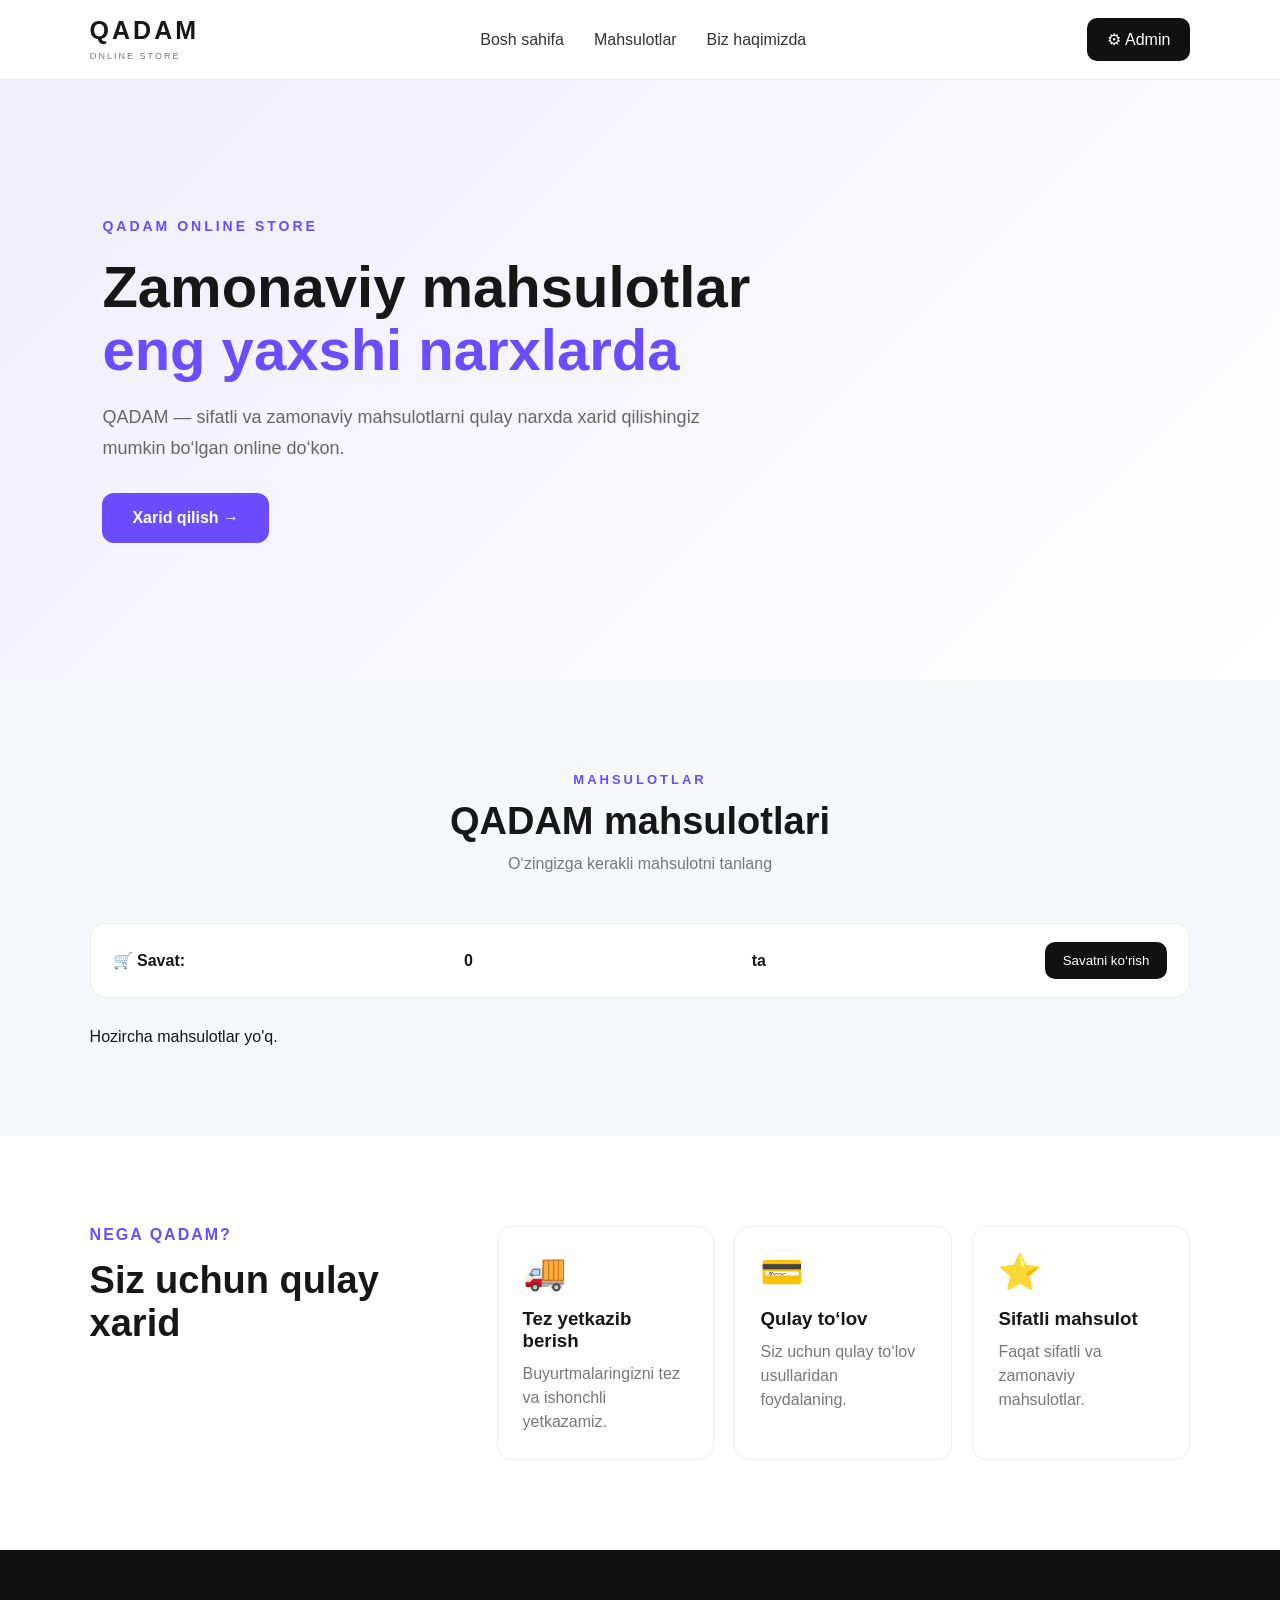
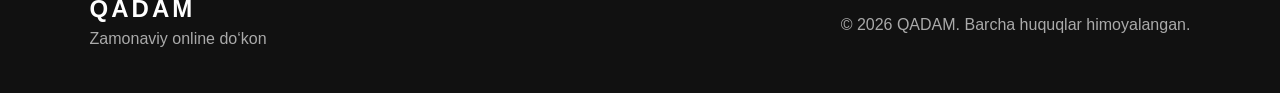
==== index.html @ 47c39c7d "Mobil versiya" ====
<!DOCTYPE html>
<html lang="uz">
<head>
    <meta charset="UTF-8">
    <meta name="viewport" content="width=device-width, initial-scale=1.0">
    <title>QADAM - Online Do'kon</title>
    <link rel="stylesheet" href="style.css">
</head>

<body>

<header class="header">

    <div class="logo">
        <h1>QADAM</h1>
        <span>ONLINE STORE</span>
    </div>

    <nav>
        <a href="#home">Bosh sahifa</a>
        <a href="#products">Mahsulotlar</a>
        <a href="#about">Biz haqimizda</a>
    </nav>

    <a href="admin/index.html" class="admin-btn">
        ⚙ Admin
    </a>

</header>


<section class="hero" id="home">

    <div class="hero-text">

        <span class="small-title">
            QADAM ONLINE STORE
        </span>

        <h2>
            Zamonaviy mahsulotlar
            <br>
            <strong>eng yaxshi narxlarda</strong>
        </h2>

        <p>
            QADAM — sifatli va zamonaviy mahsulotlarni
            qulay narxda xarid qilishingiz mumkin bo‘lgan online do‘kon.
        </p>

        <a href="#products" class="hero-btn">
            Xarid qilish →
        </a>

    </div>

</section>


<section class="products-section" id="products">

    <div class="section-header">

        <span>MAHSULOTLAR</span>

        <h2>QADAM mahsulotlari</h2>

        <p>
            O‘zingizga kerakli mahsulotni tanlang
        </p>

    </div>


    <div class="cart-box">

        🛒 Savat:
        <span id="cart-count">0</span> ta

        <button id="open-cart" type="button">
            Savatni ko‘rish
        </button>

    </div>


    <!-- SAVAT -->

    <div id="cart-modal" class="cart-modal">

        <div class="cart-content">

            <button id="close-cart" type="button">
                ✕
            </button>

            <h2>
                🛒 Mening savatim
            </h2>

            <div id="cart-items">
                Savat hozircha bo‘sh.
            </div>

            <h3>
                Jami:
                <span id="cart-total">0</span> so‘m
            </h3>

            <button id="checkout-btn" type="button">
                🛍️ Buyurtma berish
            </button>

        </div>

    </div>


    <!-- BUYURTMA FORMASI -->

    <div id="checkout-modal" class="cart-modal">

        <div class="cart-content checkout-content">

            <button id="close-checkout" type="button">
                ×
            </button>

            <h2>
                🛍️ Buyurtma berish
            </h2>

            <form id="checkout-form">

                <label>
                    Ismingiz
                </label>

                <input
                    type="text"
                    id="customer-name"
                    placeholder="Ismingizni kiriting"
                    required
                >


                <label>
                    Telefon raqam
                </label>

                <input
                    type="tel"
                    id="customer-phone"
                    placeholder="+998 90 123 45 67"
                    required
                >


                <label>
                    Manzil
                </label>

                <textarea
                    id="customer-address"
                    placeholder="Yetkazib berish manzili"
                    required
                ></textarea>


                <label>
                    To‘lov usuli
                </label>

                <select id="payment-method" required>

                    <option value="">
                        Tanlang
                    </option>

                    <option value="Naqd">
                        Naqd pul
                    </option>

                    <option value="Karta">
                        Bank kartasi
                    </option>

                    <option value="Payme">
                        Payme
                    </option>

                    <option value="Click">
                        Click
                    </option>

                </select>


                <button
                    type="submit"
                    id="confirm-order"
                >
                    ✅ Buyurtmani tasdiqlash
                </button>

            </form>

        </div>

    </div>


    <!-- MAHSULOTLAR -->

    <div
        id="products-list"
        class="products-list"
    >
    </div>

</section>


<!-- BIZ HAQIMIZDA -->

<section class="about" id="about">

    <div>

        <span>
            NEGA QADAM?
        </span>

        <h2>
            Siz uchun qulay xarid
        </h2>

    </div>


    <div class="features">


        <div class="feature">

            <div class="icon">
                🚚
            </div>

            <h3>
                Tez yetkazib berish
            </h3>

            <p>
                Buyurtmalaringizni tez va ishonchli yetkazamiz.
            </p>

        </div>


        <div class="feature">

            <div class="icon">
                💳
            </div>

            <h3>
                Qulay to‘lov
            </h3>

            <p>
                Siz uchun qulay to‘lov usullaridan foydalaning.
            </p>

        </div>


        <div class="feature">

            <div class="icon">
                ⭐
            </div>

            <h3>
                Sifatli mahsulot
            </h3>

            <p>
                Faqat sifatli va zamonaviy mahsulotlar.
            </p>

        </div>


    </div>

</section>


<!-- FOOTER -->

<footer>

    <div>

        <h2>
            QADAM
        </h2>

        <p>
            Zamonaviy online do‘kon
        </p>

    </div>

    <p>
        © 2026 QADAM. Barcha huquqlar himoyalangan.
    </p>

</footer>


<script src="script.js"></script>

</body>
</html>
---- style.css ----
* {
    margin: 0;
    padding: 0;
    box-sizing: border-box;
}

html {
    scroll-behavior: smooth;
}

body {
    font-family: Arial, sans-serif;
    background: #f6f7fb;
    color: #171717;
}


/* =========================
   HEADER
========================= */

.header {
    height: 80px;
    background: white;
    display: flex;
    align-items: center;
    justify-content: space-between;
    padding: 0 7%;
    border-bottom: 1px solid #eeeeee;
    position: sticky;
    top: 0;
    z-index: 100;
}

.logo h1 {
    font-size: 25px;
    letter-spacing: 3px;
}

.logo span {
    font-size: 9px;
    color: #777;
    letter-spacing: 2px;
}

nav {
    display: flex;
    gap: 30px;
}

nav a {
    text-decoration: none;
    color: #333;
    font-weight: 500;
    transition: 0.3s;
}

nav a:hover {
    color: #6c4cff;
}

.admin-btn {
    text-decoration: none;
    background: #111;
    color: white;
    padding: 12px 20px;
    border-radius: 10px;
    transition: 0.3s;
}

.admin-btn:hover {
    background: #6c4cff;
}


/* =========================
   HERO
========================= */

.hero {
    min-height: 600px;
    display: flex;
    align-items: center;
    padding: 80px 8%;
    background: linear-gradient(135deg, #f0edff, #ffffff);
}

.hero-text {
    max-width: 700px;
}

.small-title {
    color: #6c4cff;
    font-size: 14px;
    font-weight: bold;
    letter-spacing: 3px;
}

.hero h2 {
    font-size: 58px;
    line-height: 1.1;
    margin: 20px 0;
}

.hero h2 strong {
    color: #6c4cff;
}

.hero p {
    color: #666;
    font-size: 18px;
    line-height: 1.7;
    max-width: 600px;
}

.hero-btn {
    display: inline-block;
    margin-top: 30px;
    padding: 16px 30px;
    background: #6c4cff;
    color: white;
    text-decoration: none;
    border-radius: 12px;
    font-weight: bold;
    transition: 0.3s;
}

.hero-btn:hover {
    background: #5538e8;
    transform: translateY(-2px);
}


/* =========================
   PRODUCTS
========================= */

.products-section {
    padding: 90px 7%;
}

.section-header {
    text-align: center;
    margin-bottom: 50px;
}

.section-header > span {
    color: #6c4cff;
    font-size: 13px;
    font-weight: bold;
    letter-spacing: 3px;
}

.section-header h2 {
    font-size: 38px;
    margin: 12px 0;
}

.section-header p {
    color: #777;
}


/* PRODUCTS GRID */

.products-list {
    display: grid;
    grid-template-columns: repeat(4, 1fr);
    gap: 25px;
}


/* PRODUCT CARD */

.product-card {
    background: white;
    border-radius: 18px;
    padding: 18px;
    overflow: hidden;
    transition: 0.3s;
    border: 1px solid #eeeeee;
}

.product-card:hover {
    transform: translateY(-7px);
    box-shadow: 0 15px 40px rgba(0,0,0,0.08);
}

.product-card img {
    width: 100%;
    height: 230px;
    object-fit: cover;
    border-radius: 13px;
    background: #f1f1f1;
}

.product-info {
    padding-top: 5px;
}

.product-category {
    display: inline-block;
    color: #777;
    font-size: 13px;
    margin-top: 10px;
}

.product-card h3 {
    margin-top: 10px;
    font-size: 19px;
}

.product-price {
    color: #6c4cff;
    font-size: 20px;
    font-weight: bold;
    margin: 15px 0;
}

.product-card button {
    width: 100%;
    border: none;
    background: #111;
    color: white;
    padding: 13px;
    border-radius: 10px;
    cursor: pointer;
    font-weight: bold;
    transition: 0.3s;
}

.product-card button:hover {
    background: #6c4cff;
}


/* =========================
   CART
========================= */

.cart-box {
    display: flex;
    align-items: center;
    justify-content: space-between;
    background: white;
    padding: 18px 22px;
    margin-bottom: 30px;
    border-radius: 15px;
    border: 1px solid #eeeeee;
    font-weight: bold;
}

#open-cart {
    border: none;
    background: #111;
    color: white;
    padding: 11px 18px;
    border-radius: 10px;
    cursor: pointer;
    transition: 0.3s;
}

#open-cart:hover {
    background: #6c4cff;
}


/* CART MODAL */

.cart-modal {
    display: none;
    position: fixed;
    inset: 0;
    background: rgba(0, 0, 0, 0.55);
    z-index: 9999;
    align-items: center;
    justify-content: center;
}

.cart-content {
    width: 90%;
    max-width: 500px;
    max-height: 80vh;
    overflow-y: auto;
    background: white;
    border-radius: 20px;
    padding: 30px;
    box-shadow: 0 20px 60px rgba(0,0,0,0.3);
    position: relative;
}

.cart-content h2 {
    margin-top: 0;
    font-size: 28px;
}

#close-cart {
    float: right;
    border: none;
    background: #f1f1f1;
    width: 35px;
    height: 35px;
    border-radius: 50%;
    font-size: 20px;
    cursor: pointer;
}

#cart-items {
    margin-top: 25px;
}

#cart-items p {
    padding: 15px 0;
    font-size: 17px;
}

#cart-items button {
    margin-top: 8px;
    padding: 7px 12px;
    border: none;
    border-radius: 8px;
    background: #ff4d4d;
    color: white;
    cursor: pointer;
}

#cart-total {
    color: #6847ff;
    font-size: 22px;
}

.cart-content h3 {
    margin-top: 20px;
    font-size: 21px;
}


/* CHECKOUT BUTTON */

#checkout-btn {
    width: 100%;
    margin-top: 20px;
    padding: 15px;
    border: none;
    border-radius: 12px;
    background: #6847ff;
    color: white;
    font-size: 18px;
    font-weight: bold;
    cursor: pointer;
    transition: 0.3s;
}

#checkout-btn:hover {
    transform: translateY(-2px);
    opacity: 0.9;
}


/* =========================
   CHECKOUT FORM
========================= */

.checkout-content {
    position: relative;
}

#close-checkout {
    position: absolute;
    right: 25px;
    top: 25px;
    width: 40px;
    height: 40px;
    border: none;
    border-radius: 50%;
    background: #f1f1f1;
    font-size: 28px;
    cursor: pointer;
}

#checkout-form {
    display: flex;
    flex-direction: column;
    gap: 10px;
    margin-top: 25px;
}

#checkout-form label {
    font-weight: bold;
    margin-top: 8px;
}

#checkout-form input,
#checkout-form textarea,
#checkout-form select {
    width: 100%;
    padding: 14px;
    border: 1px solid #ddd;
    border-radius: 10px;
    font-size: 16px;
    outline: none;
}

#checkout-form textarea {
    min-height: 90px;
    resize: vertical;
}

#checkout-form input:focus,
#checkout-form textarea:focus,
#checkout-form select:focus {
    border-color: #6847ff;
}

#confirm-order {
    margin-top: 15px;
    padding: 15px;
    border: none;
    border-radius: 12px;
    background: #6847ff;
    color: white;
    font-size: 17px;
    font-weight: bold;
    cursor: pointer;
}

#confirm-order:hover {
    opacity: 0.9;
}


/* =========================
   ABOUT
========================= */

.about {
    padding: 90px 7%;
    background: white;
    display: grid;
    grid-template-columns: 1fr 2fr;
    gap: 60px;
}

.about > div:first-child span {
    color: #6c4cff;
    font-weight: bold;
    letter-spacing: 2px;
}

.about h2 {
    font-size: 38px;
    margin-top: 15px;
}

.features {
    display: grid;
    grid-template-columns: repeat(3, 1fr);
    gap: 20px;
}

.feature {
    padding: 25px;
    border: 1px solid #eeeeee;
    border-radius: 15px;
    transition: 0.3s;
}

.feature:hover {
    transform: translateY(-5px);
    box-shadow: 0 10px 30px rgba(0,0,0,0.07);
}

.icon {
    font-size: 35px;
    margin-bottom: 15px;
}

.feature h3 {
    margin-bottom: 10px;
}

.feature p {
    color: #777;
    line-height: 1.5;
}


/* =========================
   FOOTER
========================= */

footer {
    background: #111;
    color: white;
    padding: 45px 7%;
    display: flex;
    justify-content: space-between;
    align-items: center;
}

footer h2 {
    letter-spacing: 3px;
}

footer p {
    color: #aaa;
    margin-top: 7px;
}


/* =========================
   RESPONSIVE
========================= */

@media (max-width: 900px) {

    .header {
        padding: 0 4%;
    }

    nav {
        display: none;
    }

    .hero {
        padding: 70px 6%;
    }

    .hero h2 {
        font-size: 43px;
    }

    .products-list {
        grid-template-columns: repeat(2, 1fr);
    }

    .about {
        grid-template-columns: 1fr;
    }
}


@media (max-width: 600px) {

    .header {
        height: 70px;
    }

    .logo h1 {
        font-size: 20px;
    }

    .admin-btn {
        padding: 9px 12px;
        font-size: 12px;
    }

    .hero {
        min-height: 500px;
    }

    .hero h2 {
        font-size: 36px;
    }

    .hero p {
        font-size: 15px;
    }

    .products-section {
        padding: 60px 5%;
    }

    .section-header h2 {
        font-size: 30px;
    }

    .products-list {
        grid-template-columns: 1fr;
    }

    .features {
        grid-template-columns: 1fr;
    }

    .cart-box {
        flex-direction: column;
        gap: 15px;
        align-items: stretch;
    }

    #open-cart {
        width: 100%;
    }

    footer {
        flex-direction: column;
        align-items: flex-start;
        gap: 25px;
    }
}
/* 📱 Mobil versiya */
@media (max-width: 768px) {

    header {
        padding: 15px 20px;
        flex-direction: column;
        gap: 15px;
    }

    nav {
        display: flex;
        flex-wrap: wrap;
        justify-content: center;
        gap: 10px;
    }

    .hero {
        padding: 50px 20px;
        text-align: center;
    }

    .hero h1 {
        font-size: 32px;
    }

    .products {
        grid-template-columns: 1fr 1fr;
        gap: 12px;
        padding: 15px;
    }

    .product-card img {
        height: 180px;
    }

    .product-info {
        padding: 12px;
    }

    .product-info h3 {
        font-size: 16px;
    }

    .product-price {
        font-size: 16px;
    }

    button {
        width: 100%;
    }
}

@media (max-width: 480px) {

    .products {
        grid-template-columns: 1fr;
    }

    .hero h1 {
        font-size: 26px;
    }

    .hero p {
        font-size: 15px;
    }
}
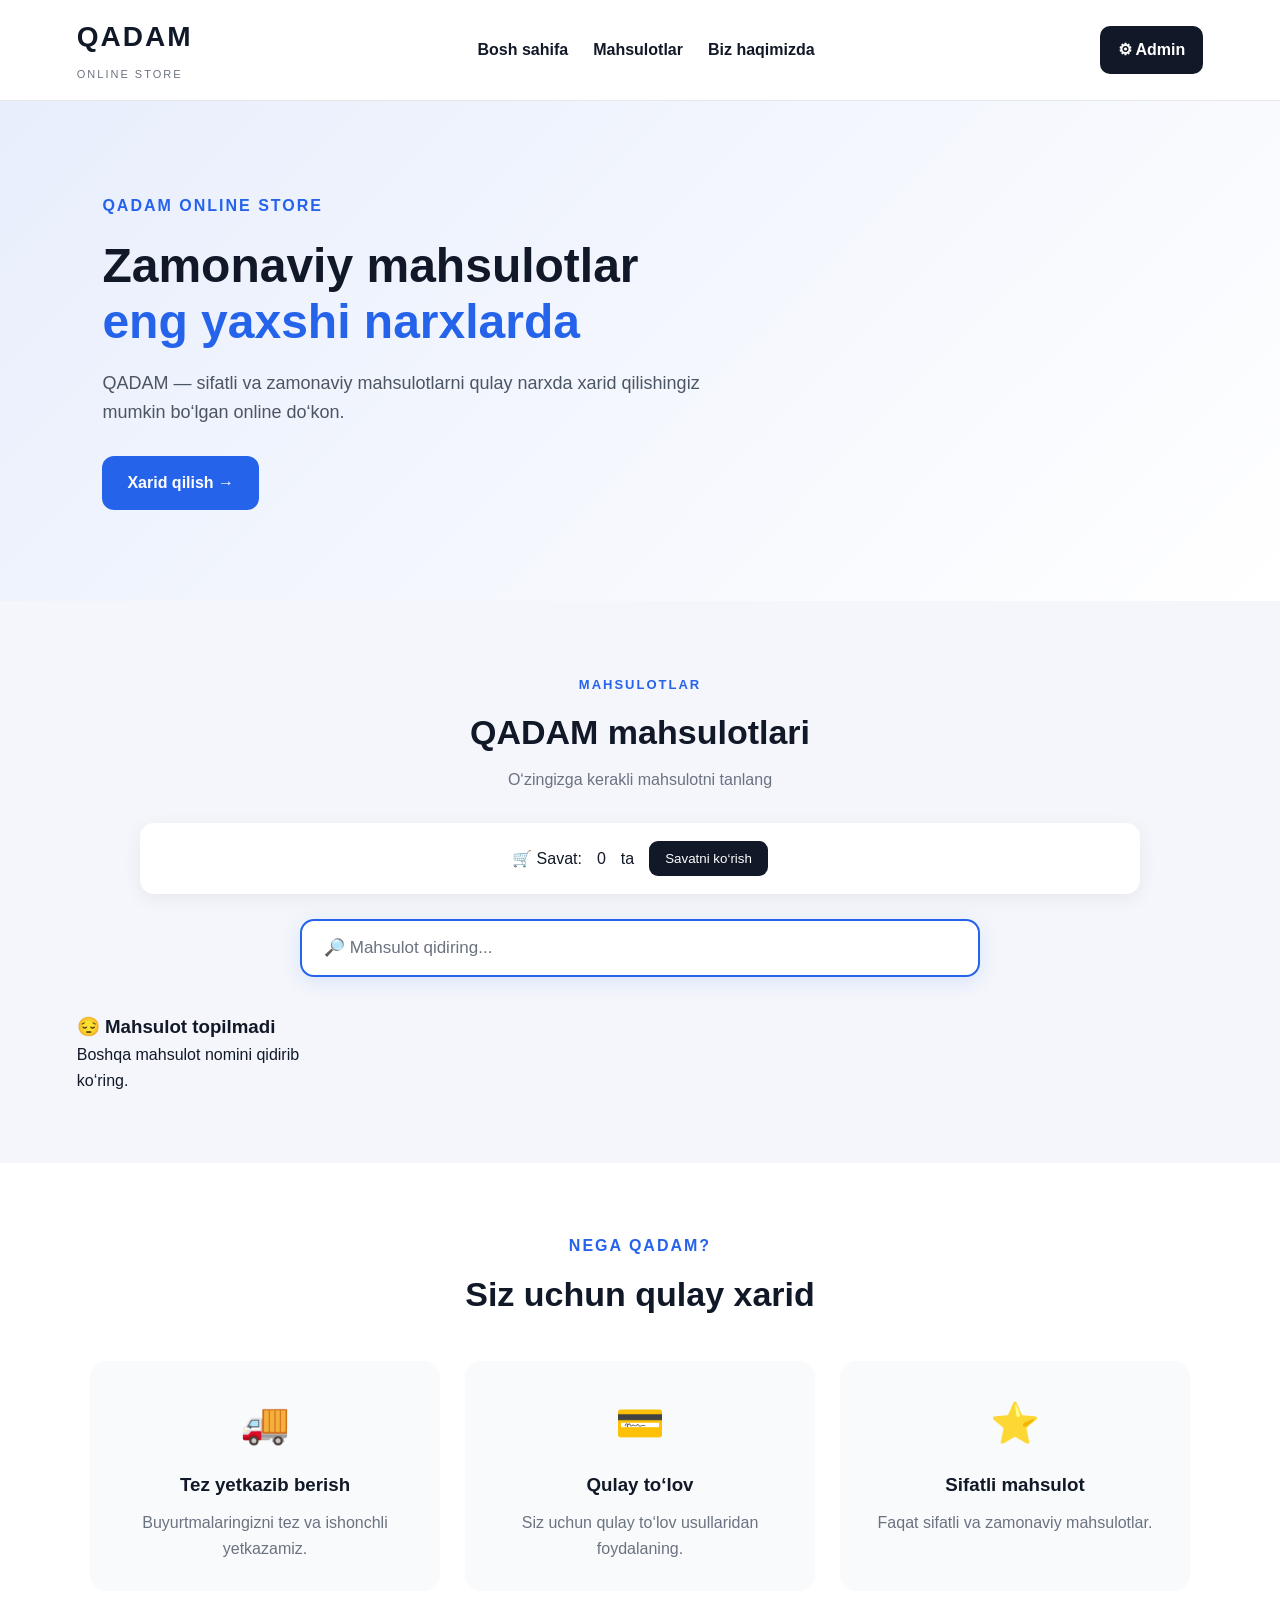
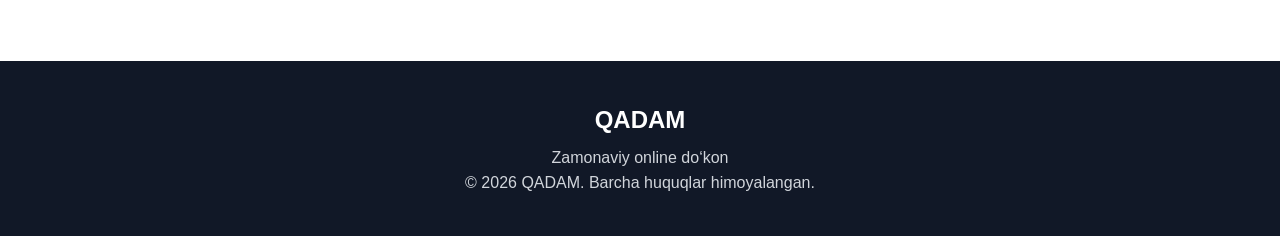
==== commit ab3f6c78: "23-qadam: qidiruv" ====
--- a/index.html
+++ b/index.html
@@ -72,6 +72,8 @@
     </div>
 
 
+    <!-- SAVAT -->
+
     <div class="cart-box">
 
         🛒 Savat:
@@ -84,7 +86,7 @@
     </div>
 
 
-    <!-- SAVAT -->
+    <!-- SAVAT MODAL -->
 
     <div id="cart-modal" class="cart-modal">
 
@@ -104,7 +106,7 @@
 
             <h3>
                 Jami:
-                <span id="cart-total">0</span> so‘m
+                <span id="cart-total">0 so'm</span>
             </h3>
 
             <button id="checkout-btn" type="button">
@@ -116,7 +118,7 @@
     </div>
 
 
-    <!-- BUYURTMA FORMASI -->
+    <!-- BUYURTMA -->
 
     <div id="checkout-modal" class="cart-modal">
 
@@ -210,6 +212,19 @@
     </div>
 
 
+    <!-- QIDIRUV -->
+
+    <div class="search-box">
+
+        <input
+            type="text"
+            id="search-input"
+            placeholder="🔎 Mahsulot qidiring..."
+        >
+
+    </div>
+
+
     <!-- MAHSULOTLAR -->
 
     <div
@@ -323,4 +338,4 @@
 <script src="script.js"></script>
 
 </body>
-</html> 
+</html>
--- a/style.css
+++ b/style.css
@@ -1,7 +1,7 @@
 * {
+    box-sizing: border-box;
     margin: 0;
     padding: 0;
-    box-sizing: border-box;
 }
 
 html {
@@ -10,8 +10,9 @@
 
 body {
     font-family: Arial, sans-serif;
-    background: #f6f7fb;
-    color: #171717;
+    background: #f4f6fb;
+    color: #111827;
+    line-height: 1.6;
 }
 
 
@@ -20,56 +21,52 @@
 ========================= */
 
 .header {
-    height: 80px;
+    min-height: 80px;
     background: white;
     display: flex;
     align-items: center;
     justify-content: space-between;
-    padding: 0 7%;
-    border-bottom: 1px solid #eeeeee;
+    gap: 25px;
+    padding: 15px 6%;
+    border-bottom: 1px solid #e5e7eb;
     position: sticky;
     top: 0;
     z-index: 100;
 }
 
 .logo h1 {
-    font-size: 25px;
-    letter-spacing: 3px;
+    font-size: 28px;
+    letter-spacing: 2px;
 }
 
 .logo span {
-    font-size: 9px;
-    color: #777;
+    font-size: 11px;
+    color: #6b7280;
     letter-spacing: 2px;
 }
 
-nav {
+.header nav {
     display: flex;
-    gap: 30px;
-}
-
-nav a {
+    gap: 25px;
+}
+
+.header nav a {
     text-decoration: none;
-    color: #333;
-    font-weight: 500;
-    transition: 0.3s;
-}
-
-nav a:hover {
-    color: #6c4cff;
+    color: #111827;
+    font-weight: 600;
+}
+
+.header nav a:hover {
+    color: #2563eb;
 }
 
 .admin-btn {
     text-decoration: none;
-    background: #111;
-    color: white;
-    padding: 12px 20px;
+    background: #111827;
+    color: white;
+    padding: 11px 18px;
     border-radius: 10px;
-    transition: 0.3s;
-}
-
-.admin-btn:hover {
-    background: #6c4cff;
+    font-weight: bold;
 }
 
 
@@ -78,11 +75,11 @@
 ========================= */
 
 .hero {
-    min-height: 600px;
+    min-height: 500px;
     display: flex;
     align-items: center;
-    padding: 80px 8%;
-    background: linear-gradient(135deg, #f0edff, #ffffff);
+    padding: 70px 8%;
+    background: linear-gradient(135deg, #e8eefc, #ffffff);
 }
 
 .hero-text {
@@ -90,44 +87,40 @@
 }
 
 .small-title {
-    color: #6c4cff;
-    font-size: 14px;
-    font-weight: bold;
-    letter-spacing: 3px;
+    color: #2563eb;
+    font-weight: bold;
+    letter-spacing: 2px;
 }
 
 .hero h2 {
-    font-size: 58px;
-    line-height: 1.1;
+    font-size: 48px;
+    line-height: 1.15;
     margin: 20px 0;
 }
 
 .hero h2 strong {
-    color: #6c4cff;
+    color: #2563eb;
 }
 
 .hero p {
-    color: #666;
+    max-width: 600px;
+    color: #4b5563;
     font-size: 18px;
-    line-height: 1.7;
-    max-width: 600px;
+    margin-bottom: 30px;
 }
 
 .hero-btn {
     display: inline-block;
-    margin-top: 30px;
-    padding: 16px 30px;
-    background: #6c4cff;
-    color: white;
     text-decoration: none;
+    background: #2563eb;
+    color: white;
+    padding: 14px 25px;
     border-radius: 12px;
     font-weight: bold;
-    transition: 0.3s;
 }
 
 .hero-btn:hover {
-    background: #5538e8;
-    transform: translateY(-2px);
+    background: #1d4ed8;
 }
 
 
@@ -136,224 +129,230 @@
 ========================= */
 
 .products-section {
-    padding: 90px 7%;
+    padding: 70px 6%;
+    min-height: 500px;
 }
 
 .section-header {
     text-align: center;
-    margin-bottom: 50px;
+    margin-bottom: 30px;
 }
 
 .section-header > span {
-    color: #6c4cff;
+    color: #2563eb;
     font-size: 13px;
     font-weight: bold;
-    letter-spacing: 3px;
+    letter-spacing: 2px;
 }
 
 .section-header h2 {
-    font-size: 38px;
-    margin: 12px 0;
+    font-size: 34px;
+    margin: 8px 0;
 }
 
 .section-header p {
-    color: #777;
-}
-
-
-/* PRODUCTS GRID */
+    color: #6b7280;
+}
+
+
+/* =========================
+   CART BOX
+========================= */
+
+.cart-box {
+    max-width: 1000px;
+    margin: 0 auto 25px;
+    padding: 18px 20px;
+    background: white;
+    border-radius: 14px;
+    display: flex;
+    align-items: center;
+    justify-content: center;
+    gap: 15px;
+    box-shadow: 0 5px 20px rgba(0, 0, 0, 0.06);
+}
+
+.cart-box button {
+    border: none;
+    background: #111827;
+    color: white;
+    padding: 10px 16px;
+    border-radius: 9px;
+    cursor: pointer;
+}
+
+
+/* =========================
+   SEARCH
+========================= */
+
+.search-box {
+    display: block !important;
+    width: 100%;
+    max-width: 700px;
+    margin: 25px auto 35px;
+    padding: 0 10px;
+}
+
+#search-input {
+    display: block !important;
+    visibility: visible !important;
+    opacity: 1 !important;
+    width: 100%;
+    height: 58px;
+    padding: 0 22px;
+    background: #ffffff !important;
+    color: #111827 !important;
+    border: 2px solid #2563eb !important;
+    border-radius: 14px;
+    font-size: 17px;
+    outline: none;
+    box-shadow: 0 5px 20px rgba(37, 99, 235, 0.12);
+}
+
+#search-input::placeholder {
+    color: #6b7280 !important;
+    opacity: 1 !important;
+}
+
+#search-input:focus {
+    border-color: #1d4ed8 !important;
+    box-shadow: 0 0 0 4px rgba(37, 99, 235, 0.12);
+}
+
+
+/* =========================
+   PRODUCT LIST
+========================= */
 
 .products-list {
+    max-width: 1200px;
+    margin: 0 auto;
     display: grid;
-    grid-template-columns: repeat(4, 1fr);
+    grid-template-columns: repeat(auto-fill, minmax(230px, 1fr));
     gap: 25px;
 }
 
 
-/* PRODUCT CARD */
+/* =========================
+   PRODUCT CARD
+========================= */
 
 .product-card {
     background: white;
     border-radius: 18px;
-    padding: 18px;
     overflow: hidden;
-    transition: 0.3s;
-    border: 1px solid #eeeeee;
+    box-shadow: 0 7px 25px rgba(0, 0, 0, 0.08);
+    transition: 0.25s;
 }
 
 .product-card:hover {
-    transform: translateY(-7px);
-    box-shadow: 0 15px 40px rgba(0,0,0,0.08);
+    transform: translateY(-5px);
+    box-shadow: 0 12px 30px rgba(0, 0, 0, 0.12);
 }
 
 .product-card img {
+    display: block;
     width: 100%;
     height: 230px;
     object-fit: cover;
-    border-radius: 13px;
-    background: #f1f1f1;
+    background: #f3f4f6;
 }
 
 .product-info {
-    padding-top: 5px;
+    padding: 18px;
 }
 
 .product-category {
-    display: inline-block;
-    color: #777;
+    color: #2563eb;
     font-size: 13px;
-    margin-top: 10px;
-}
-
-.product-card h3 {
-    margin-top: 10px;
+    font-weight: bold;
+}
+
+.product-info h3 {
+    margin: 8px 0;
+    font-size: 20px;
+}
+
+.product-price {
     font-size: 19px;
-}
-
-.product-price {
-    color: #6c4cff;
-    font-size: 20px;
-    font-weight: bold;
-    margin: 15px 0;
-}
-
-.product-card button {
+    font-weight: bold;
+    margin: 10px 0 15px;
+}
+
+.product-info button {
     width: 100%;
     border: none;
-    background: #111;
-    color: white;
-    padding: 13px;
+    background: #2563eb;
+    color: white;
+    padding: 12px;
     border-radius: 10px;
     cursor: pointer;
-    font-weight: bold;
-    transition: 0.3s;
-}
-
-.product-card button:hover {
-    background: #6c4cff;
-}
-
-
-/* =========================
-   CART
-========================= */
-
-.cart-box {
-    display: flex;
-    align-items: center;
-    justify-content: space-between;
-    background: white;
-    padding: 18px 22px;
-    margin-bottom: 30px;
-    border-radius: 15px;
-    border: 1px solid #eeeeee;
-    font-weight: bold;
-}
-
-#open-cart {
-    border: none;
-    background: #111;
-    color: white;
-    padding: 11px 18px;
-    border-radius: 10px;
-    cursor: pointer;
-    transition: 0.3s;
-}
-
-#open-cart:hover {
-    background: #6c4cff;
-}
-
-
-/* CART MODAL */
+    font-size: 15px;
+    font-weight: bold;
+}
+
+.product-info button:hover {
+    background: #1d4ed8;
+}
+
+
+/* =========================
+   MODAL
+========================= */
 
 .cart-modal {
     display: none;
     position: fixed;
     inset: 0;
     background: rgba(0, 0, 0, 0.55);
-    z-index: 9999;
+    z-index: 1000;
     align-items: center;
     justify-content: center;
+    padding: 20px;
 }
 
 .cart-content {
-    width: 90%;
-    max-width: 500px;
-    max-height: 80vh;
+    position: relative;
+    width: 100%;
+    max-width: 550px;
+    max-height: 90vh;
     overflow-y: auto;
     background: white;
-    border-radius: 20px;
+    border-radius: 18px;
     padding: 30px;
-    box-shadow: 0 20px 60px rgba(0,0,0,0.3);
-    position: relative;
+}
+
+.cart-content > #close-cart,
+.cart-content > #close-checkout {
+    position: absolute;
+    right: 18px;
+    top: 15px;
+    border: none;
+    background: transparent;
+    font-size: 25px;
+    cursor: pointer;
 }
 
 .cart-content h2 {
-    margin-top: 0;
-    font-size: 28px;
-}
-
-#close-cart {
-    float: right;
-    border: none;
-    background: #f1f1f1;
-    width: 35px;
-    height: 35px;
-    border-radius: 50%;
-    font-size: 20px;
-    cursor: pointer;
-}
-
-#cart-items {
-    margin-top: 25px;
-}
-
-#cart-items p {
-    padding: 15px 0;
-    font-size: 17px;
-}
-
-#cart-items button {
-    margin-top: 8px;
-    padding: 7px 12px;
-    border: none;
-    border-radius: 8px;
-    background: #ff4d4d;
-    color: white;
-    cursor: pointer;
-}
-
-#cart-total {
-    color: #6847ff;
-    font-size: 22px;
+    margin-bottom: 20px;
 }
 
 .cart-content h3 {
     margin-top: 20px;
-    font-size: 21px;
-}
-
-
-/* CHECKOUT BUTTON */
+}
 
 #checkout-btn {
-    width: 100%;
     margin-top: 20px;
-    padding: 15px;
+    width: 100%;
     border: none;
-    border-radius: 12px;
-    background: #6847ff;
-    color: white;
-    font-size: 18px;
+    background: #16a34a;
+    color: white;
+    padding: 14px;
+    border-radius: 10px;
+    font-size: 16px;
     font-weight: bold;
     cursor: pointer;
-    transition: 0.3s;
-}
-
-#checkout-btn:hover {
-    transform: translateY(-2px);
-    opacity: 0.9;
 }
 
 
@@ -361,117 +360,94 @@
    CHECKOUT FORM
 ========================= */
 
-.checkout-content {
-    position: relative;
-}
-
-#close-checkout {
-    position: absolute;
-    right: 25px;
-    top: 25px;
-    width: 40px;
-    height: 40px;
-    border: none;
-    border-radius: 50%;
-    background: #f1f1f1;
-    font-size: 28px;
-    cursor: pointer;
-}
-
-#checkout-form {
+.checkout-content form {
     display: flex;
     flex-direction: column;
-    gap: 10px;
-    margin-top: 25px;
-}
-
-#checkout-form label {
-    font-weight: bold;
+    gap: 8px;
+}
+
+.checkout-content label {
     margin-top: 8px;
-}
-
-#checkout-form input,
-#checkout-form textarea,
-#checkout-form select {
-    width: 100%;
+    font-weight: bold;
+}
+
+.checkout-content input,
+.checkout-content textarea,
+.checkout-content select {
+    width: 100%;
+    padding: 13px;
+    border: 1px solid #d1d5db;
+    border-radius: 10px;
+    font-size: 15px;
+    outline: none;
+}
+
+.checkout-content textarea {
+    min-height: 100px;
+    resize: vertical;
+}
+
+.checkout-content input:focus,
+.checkout-content textarea:focus,
+.checkout-content select:focus {
+    border-color: #2563eb;
+}
+
+#confirm-order {
+    margin-top: 15px;
+    border: none;
+    background: #2563eb;
+    color: white;
     padding: 14px;
-    border: 1px solid #ddd;
     border-radius: 10px;
     font-size: 16px;
-    outline: none;
-}
-
-#checkout-form textarea {
-    min-height: 90px;
-    resize: vertical;
-}
-
-#checkout-form input:focus,
-#checkout-form textarea:focus,
-#checkout-form select:focus {
-    border-color: #6847ff;
-}
-
-#confirm-order {
-    margin-top: 15px;
-    padding: 15px;
-    border: none;
-    border-radius: 12px;
-    background: #6847ff;
-    color: white;
-    font-size: 17px;
     font-weight: bold;
     cursor: pointer;
 }
 
-#confirm-order:hover {
-    opacity: 0.9;
-}
-
 
 /* =========================
    ABOUT
 ========================= */
 
 .about {
-    padding: 90px 7%;
+    padding: 70px 6%;
     background: white;
-    display: grid;
-    grid-template-columns: 1fr 2fr;
-    gap: 60px;
-}
-
-.about > div:first-child span {
-    color: #6c4cff;
+}
+
+.about > div:first-child {
+    text-align: center;
+    margin-bottom: 40px;
+}
+
+.about span {
+    color: #2563eb;
     font-weight: bold;
     letter-spacing: 2px;
 }
 
 .about h2 {
-    font-size: 38px;
-    margin-top: 15px;
+    font-size: 34px;
+    margin-top: 8px;
 }
 
 .features {
+    max-width: 1100px;
+    margin: auto;
     display: grid;
     grid-template-columns: repeat(3, 1fr);
-    gap: 20px;
+    gap: 25px;
 }
 
 .feature {
-    padding: 25px;
-    border: 1px solid #eeeeee;
-    border-radius: 15px;
-    transition: 0.3s;
-}
-
-.feature:hover {
-    transform: translateY(-5px);
-    box-shadow: 0 10px 30px rgba(0,0,0,0.07);
-}
-
-.icon {
-    font-size: 35px;
+    text-align: center;
+    padding: 30px 20px;
+    background: #f8fafc;
+    border-radius: 16px;
+}
+
+.feature .icon {
+    font-size: 40px;
     margin-bottom: 15px;
 }
 
@@ -480,8 +456,7 @@
 }
 
 .feature p {
-    color: #777;
-    line-height: 1.5;
+    color: #6b7280;
 }
 
 
@@ -490,88 +465,107 @@
 ========================= */
 
 footer {
-    background: #111;
-    color: white;
-    padding: 45px 7%;
-    display: flex;
-    justify-content: space-between;
-    align-items: center;
+    background: #111827;
+    color: white;
+    padding: 40px 6%;
+    text-align: center;
 }
 
 footer h2 {
-    letter-spacing: 3px;
+    margin-bottom: 5px;
 }
 
 footer p {
-    color: #aaa;
-    margin-top: 7px;
-}
-
-
-/* =========================
-   RESPONSIVE
-========================= */
-
-@media (max-width: 900px) {
+    color: #d1d5db;
+}
+
+
+/* =========================
+   MOBILE
+========================= */
+
+@media (max-width: 768px) {
 
     .header {
-        padding: 0 4%;
-    }
-
-    nav {
-        display: none;
+        flex-wrap: wrap;
+        justify-content: center;
+        text-align: center;
+    }
+
+    .header nav {
+        width: 100%;
+        justify-content: center;
+        gap: 15px;
+        flex-wrap: wrap;
     }
 
     .hero {
-        padding: 70px 6%;
+        padding: 55px 6%;
+        min-height: 450px;
     }
 
     .hero h2 {
-        font-size: 43px;
+        font-size: 36px;
+    }
+
+    .hero p {
+        font-size: 16px;
+    }
+
+    .products-section {
+        padding: 50px 5%;
+    }
+
+    .section-header h2 {
+        font-size: 28px;
+    }
+
+    .cart-box {
+        flex-wrap: wrap;
     }
 
     .products-list {
         grid-template-columns: repeat(2, 1fr);
-    }
-
-    .about {
+        gap: 15px;
+    }
+
+    .product-card img {
+        height: 180px;
+    }
+
+    .product-info {
+        padding: 14px;
+    }
+
+    .product-info h3 {
+        font-size: 17px;
+    }
+
+    .product-price {
+        font-size: 16px;
+    }
+
+    .features {
         grid-template-columns: 1fr;
     }
 }
 
 
-@media (max-width: 600px) {
-
-    .header {
-        height: 70px;
-    }
+@media (max-width: 480px) {
 
     .logo h1 {
-        font-size: 20px;
+        font-size: 24px;
+    }
+
+    .header nav a {
+        font-size: 14px;
     }
 
     .admin-btn {
-        padding: 9px 12px;
-        font-size: 12px;
-    }
-
-    .hero {
-        min-height: 500px;
+        font-size: 14px;
     }
 
     .hero h2 {
-        font-size: 36px;
-    }
-
-    .hero p {
-        font-size: 15px;
-    }
-
-    .products-section {
-        padding: 60px 5%;
-    }
-
-    .section-header h2 {
         font-size: 30px;
     }
 
@@ -579,89 +573,20 @@
         grid-template-columns: 1fr;
     }
 
-    .features {
-        grid-template-columns: 1fr;
-    }
-
-    .cart-box {
-        flex-direction: column;
-        gap: 15px;
-        align-items: stretch;
-    }
-
-    #open-cart {
-        width: 100%;
-    }
-
-    footer {
-        flex-direction: column;
-        align-items: flex-start;
-        gap: 25px;
-    }
-}
-/* 📱 Mobil versiya */
-@media (max-width: 768px) {
-
-    header {
-        padding: 15px 20px;
-        flex-direction: column;
-        gap: 15px;
-    }
-
-    nav {
-        display: flex;
-        flex-wrap: wrap;
-        justify-content: center;
-        gap: 10px;
-    }
-
-    .hero {
-        padding: 50px 20px;
-        text-align: center;
-    }
-
-    .hero h1 {
-        font-size: 32px;
-    }
-
-    .products {
-        grid-template-columns: 1fr 1fr;
-        gap: 12px;
-        padding: 15px;
-    }
-
     .product-card img {
-        height: 180px;
-    }
-
-    .product-info {
-        padding: 12px;
-    }
-
-    .product-info h3 {
-        font-size: 16px;
-    }
-
-    .product-price {
-        font-size: 16px;
-    }
-
-    button {
-        width: 100%;
-    }
-}
-
-@media (max-width: 480px) {
-
-    .products {
-        grid-template-columns: 1fr;
-    }
-
-    .hero h1 {
-        font-size: 26px;
-    }
-
-    .hero p {
+        height: 230px;
+    }
+
+    .search-box {
+        padding: 0;
+    }
+
+    #search-input {
+        height: 52px;
         font-size: 15px;
     }
+
+    .cart-content {
+        padding: 22px;
+    }
 }
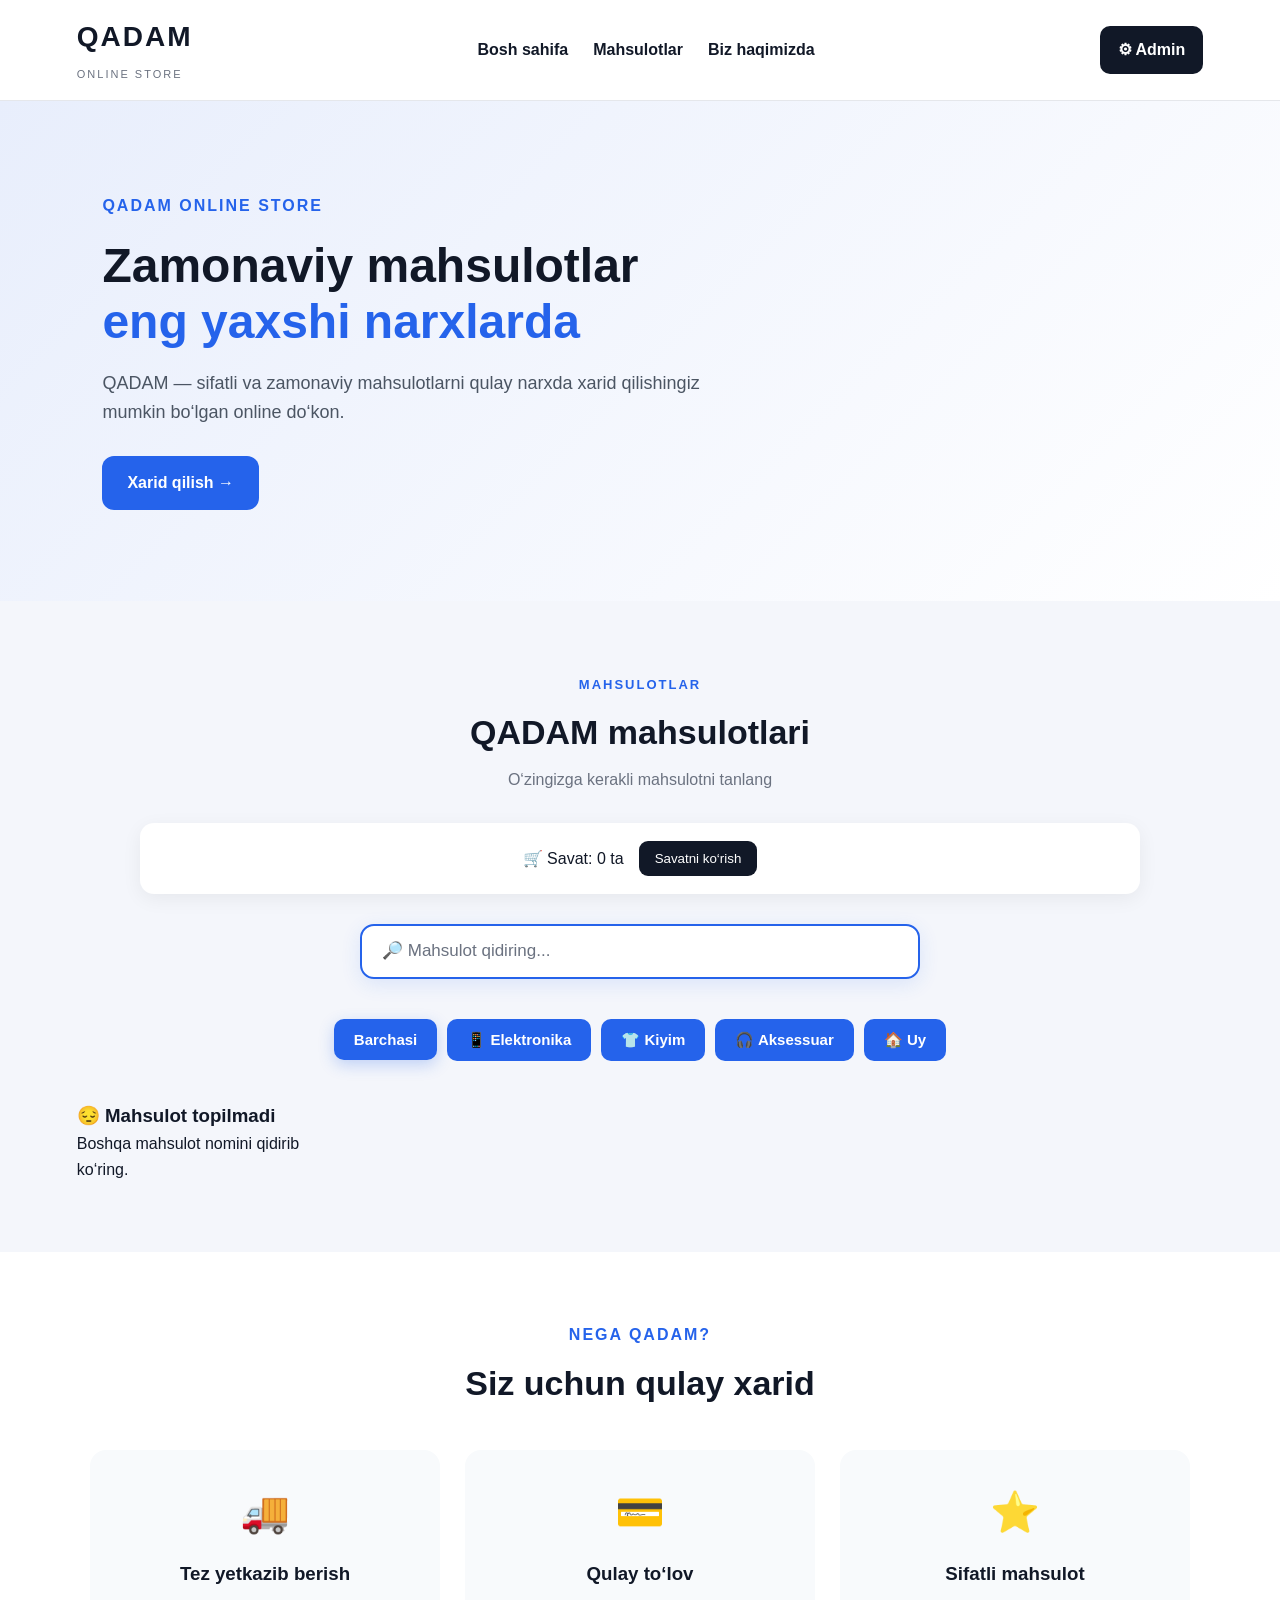
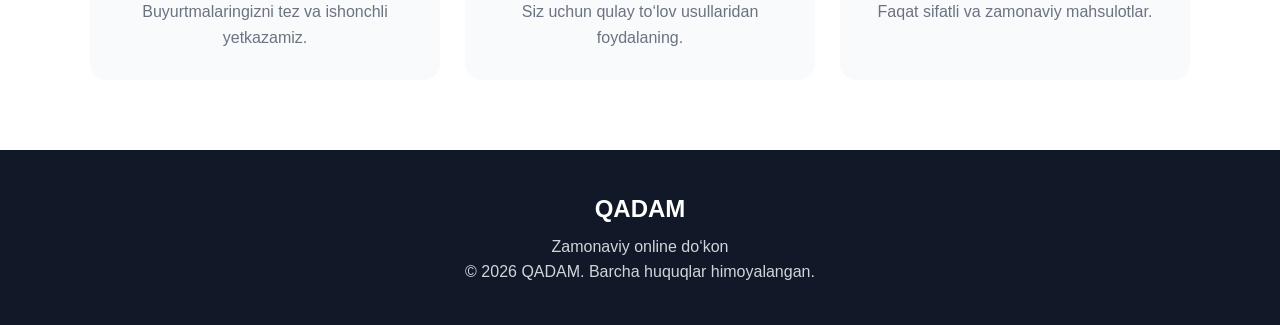
==== commit 70651513: "test script" ====
--- a/index.html
+++ b/index.html
@@ -29,6 +29,8 @@
 </header>
 
 
+<!-- HERO -->
+
 <section class="hero" id="home">
 
     <div class="hero-text">
@@ -57,6 +59,8 @@
 </section>
 
 
+<!-- PRODUCTS -->
+
 <section class="products-section" id="products">
 
     <div class="section-header">
@@ -76,138 +80,14 @@
 
     <div class="cart-box">
 
-        🛒 Savat:
-        <span id="cart-count">0</span> ta
+        <span>
+            🛒 Savat:
+            <span id="cart-count">0</span> ta
+        </span>
 
         <button id="open-cart" type="button">
             Savatni ko‘rish
         </button>
-
-    </div>
-
-
-    <!-- SAVAT MODAL -->
-
-    <div id="cart-modal" class="cart-modal">
-
-        <div class="cart-content">
-
-            <button id="close-cart" type="button">
-                ✕
-            </button>
-
-            <h2>
-                🛒 Mening savatim
-            </h2>
-
-            <div id="cart-items">
-                Savat hozircha bo‘sh.
-            </div>
-
-            <h3>
-                Jami:
-                <span id="cart-total">0 so'm</span>
-            </h3>
-
-            <button id="checkout-btn" type="button">
-                🛍️ Buyurtma berish
-            </button>
-
-        </div>
-
-    </div>
-
-
-    <!-- BUYURTMA -->
-
-    <div id="checkout-modal" class="cart-modal">
-
-        <div class="cart-content checkout-content">
-
-            <button id="close-checkout" type="button">
-                ×
-            </button>
-
-            <h2>
-                🛍️ Buyurtma berish
-            </h2>
-
-            <form id="checkout-form">
-
-                <label>
-                    Ismingiz
-                </label>
-
-                <input
-                    type="text"
-                    id="customer-name"
-                    placeholder="Ismingizni kiriting"
-                    required
-                >
-
-
-                <label>
-                    Telefon raqam
-                </label>
-
-                <input
-                    type="tel"
-                    id="customer-phone"
-                    placeholder="+998 90 123 45 67"
-                    required
-                >
-
-
-                <label>
-                    Manzil
-                </label>
-
-                <textarea
-                    id="customer-address"
-                    placeholder="Yetkazib berish manzili"
-                    required
-                ></textarea>
-
-
-                <label>
-                    To‘lov usuli
-                </label>
-
-                <select id="payment-method" required>
-
-                    <option value="">
-                        Tanlang
-                    </option>
-
-                    <option value="Naqd">
-                        Naqd pul
-                    </option>
-
-                    <option value="Karta">
-                        Bank kartasi
-                    </option>
-
-                    <option value="Payme">
-                        Payme
-                    </option>
-
-                    <option value="Click">
-                        Click
-                    </option>
-
-                </select>
-
-
-                <button
-                    type="submit"
-                    id="confirm-order"
-                >
-                    ✅ Buyurtmani tasdiqlash
-                </button>
-
-            </form>
-
-        </div>
 
     </div>
 
@@ -225,15 +105,187 @@
     </div>
 
 
+    <!-- KATEGORIYALAR -->
+
+    <div class="category-box">
+
+        <button
+            class="category-btn active"
+            data-category="all"
+            type="button"
+        >
+            Barchasi
+        </button>
+
+        <button
+            class="category-btn"
+            data-category="Elektronika"
+            type="button"
+        >
+            📱 Elektronika
+        </button>
+
+        <button
+            class="category-btn"
+            data-category="Kiyim"
+            type="button"
+        >
+            👕 Kiyim
+        </button>
+
+        <button
+            class="category-btn"
+            data-category="Aksessuar"
+            type="button"
+        >
+            🎧 Aksessuar
+        </button>
+
+        <button
+            class="category-btn"
+            data-category="Uy"
+            type="button"
+        >
+            🏠 Uy
+        </button>
+
+    </div>
+
+
     <!-- MAHSULOTLAR -->
 
     <div
         id="products-list"
         class="products-list"
-    >
-    </div>
+    ></div>
 
 </section>
+
+
+<!-- SAVAT MODAL -->
+
+<div id="cart-modal" class="cart-modal">
+
+    <div class="cart-content">
+
+        <button id="close-cart" type="button">
+            ✕
+        </button>
+
+        <h2>
+            🛒 Mening savatim
+        </h2>
+
+        <div id="cart-items">
+            Savat hozircha bo‘sh.
+        </div>
+
+        <h3>
+            Jami:
+            <span id="cart-total">0 so'm</span>
+        </h3>
+
+        <button id="checkout-btn" type="button">
+            🛍️ Buyurtma berish
+        </button>
+
+    </div>
+
+</div>
+
+
+<!-- BUYURTMA MODAL -->
+
+<div id="checkout-modal" class="cart-modal">
+
+    <div class="cart-content checkout-content">
+
+        <button id="close-checkout" type="button">
+            ×
+        </button>
+
+        <h2>
+            🛍️ Buyurtma berish
+        </h2>
+
+        <form id="checkout-form">
+
+            <label>
+                Ismingiz
+            </label>
+
+            <input
+                type="text"
+                id="customer-name"
+                placeholder="Ismingizni kiriting"
+                required
+            >
+
+
+            <label>
+                Telefon raqam
+            </label>
+
+            <input
+                type="tel"
+                id="customer-phone"
+                placeholder="+998 90 123 45 67"
+                required
+            >
+
+
+            <label>
+                Manzil
+            </label>
+
+            <textarea
+                id="customer-address"
+                placeholder="Yetkazib berish manzili"
+                required
+            ></textarea>
+
+
+            <label>
+                To‘lov usuli
+            </label>
+
+            <select id="payment-method" required>
+
+                <option value="">
+                    Tanlang
+                </option>
+
+                <option value="Naqd">
+                    Naqd pul
+                </option>
+
+                <option value="Karta">
+                    Bank kartasi
+                </option>
+
+                <option value="Payme">
+                    Payme
+                </option>
+
+                <option value="Click">
+                    Click
+                </option>
+
+            </select>
+
+
+            <button
+                type="submit"
+                id="confirm-order"
+            >
+                ✅ Buyurtmani tasdiqlash
+            </button>
+
+        </form>
+
+    </div>
+
+</div>
 
 
 <!-- BIZ HAQIMIZDA -->
@@ -255,7 +307,6 @@
 
     <div class="features">
 
-
         <div class="feature">
 
             <div class="icon">
@@ -306,7 +357,6 @@
 
         </div>
 
-
     </div>
 
 </section>
--- a/style.css
+++ b/style.css
@@ -589,4 +589,103 @@
     .cart-content {
         padding: 22px;
     }
+}
+.search-box {
+    display: block !important;
+    width: 100% !important;
+    max-width: 600px !important;
+    margin: 30px auto !important;
+    padding: 0 20px !important;
+}
+
+#search-input {
+    display: block !important;
+    visibility: visible !important;
+    opacity: 1 !important;
+    width: 100% !important;
+    height: 55px !important;
+    padding: 15px 20px !important;
+    background: white !important;
+    color: #111827 !important;
+    border: 2px solid #2563eb !important;
+    border-radius: 14px !important;
+    font-size: 17px !important;
+    outline: none !important;
+}
+
+#search-input::placeholder {
+    color: #6b7280 !important;
+}
+/* ===============================
+   25-QADAM — KATEGORIYALAR
+================================ */
+
+.category-box {
+    display: flex;
+    justify-content: center;
+    align-items: center;
+    flex-wrap: wrap;
+    gap: 12px;
+    margin: 25px auto 35px;
+    padding: 0 20px;
+}
+
+.category-btn {
+    border: 1px solid #e5e7eb;
+    background: white;
+    color: #374151;
+    padding: 11px 20px;
+    border-radius: 12px;
+    font-size: 15px;
+    font-weight: 600;
+    cursor: pointer;
+    transition: 0.25s;
+}
+
+.category-btn:hover {
+    background: #2563eb;
+    color: white;
+    border-color: #2563eb;
+    transform: translateY(-2px);
+}
+
+.category-btn.active {
+    background: #2563eb;
+    color: white;
+    border-color: #2563eb;
+    box-shadow: 0 5px 15px rgba(37, 99, 235, 0.25);
+}
+
+/* 📱 Telefon */
+
+@media (max-width: 600px) {
+
+    .category-box {
+        gap: 8px;
+        padding: 0 10px;
+    }
+
+    .category-btn {
+        padding: 10px 14px;
+        font-size: 13px;
+    }
+}
+.category-box {
+    display: flex !important;
+    flex-wrap: wrap !important;
+    gap: 10px !important;
+    justify-content: center !important;
+    margin: 30px 0 !important;
+    padding: 10px !important;
+}
+
+.category-btn {
+    display: inline-block !important;
+    background: #2563eb !important;
+    color: white !important;
+    border: none !important;
+    padding: 12px 20px !important;
+    border-radius: 10px !important;
+    font-size: 15px !important;
+    cursor: pointer !important;
 }
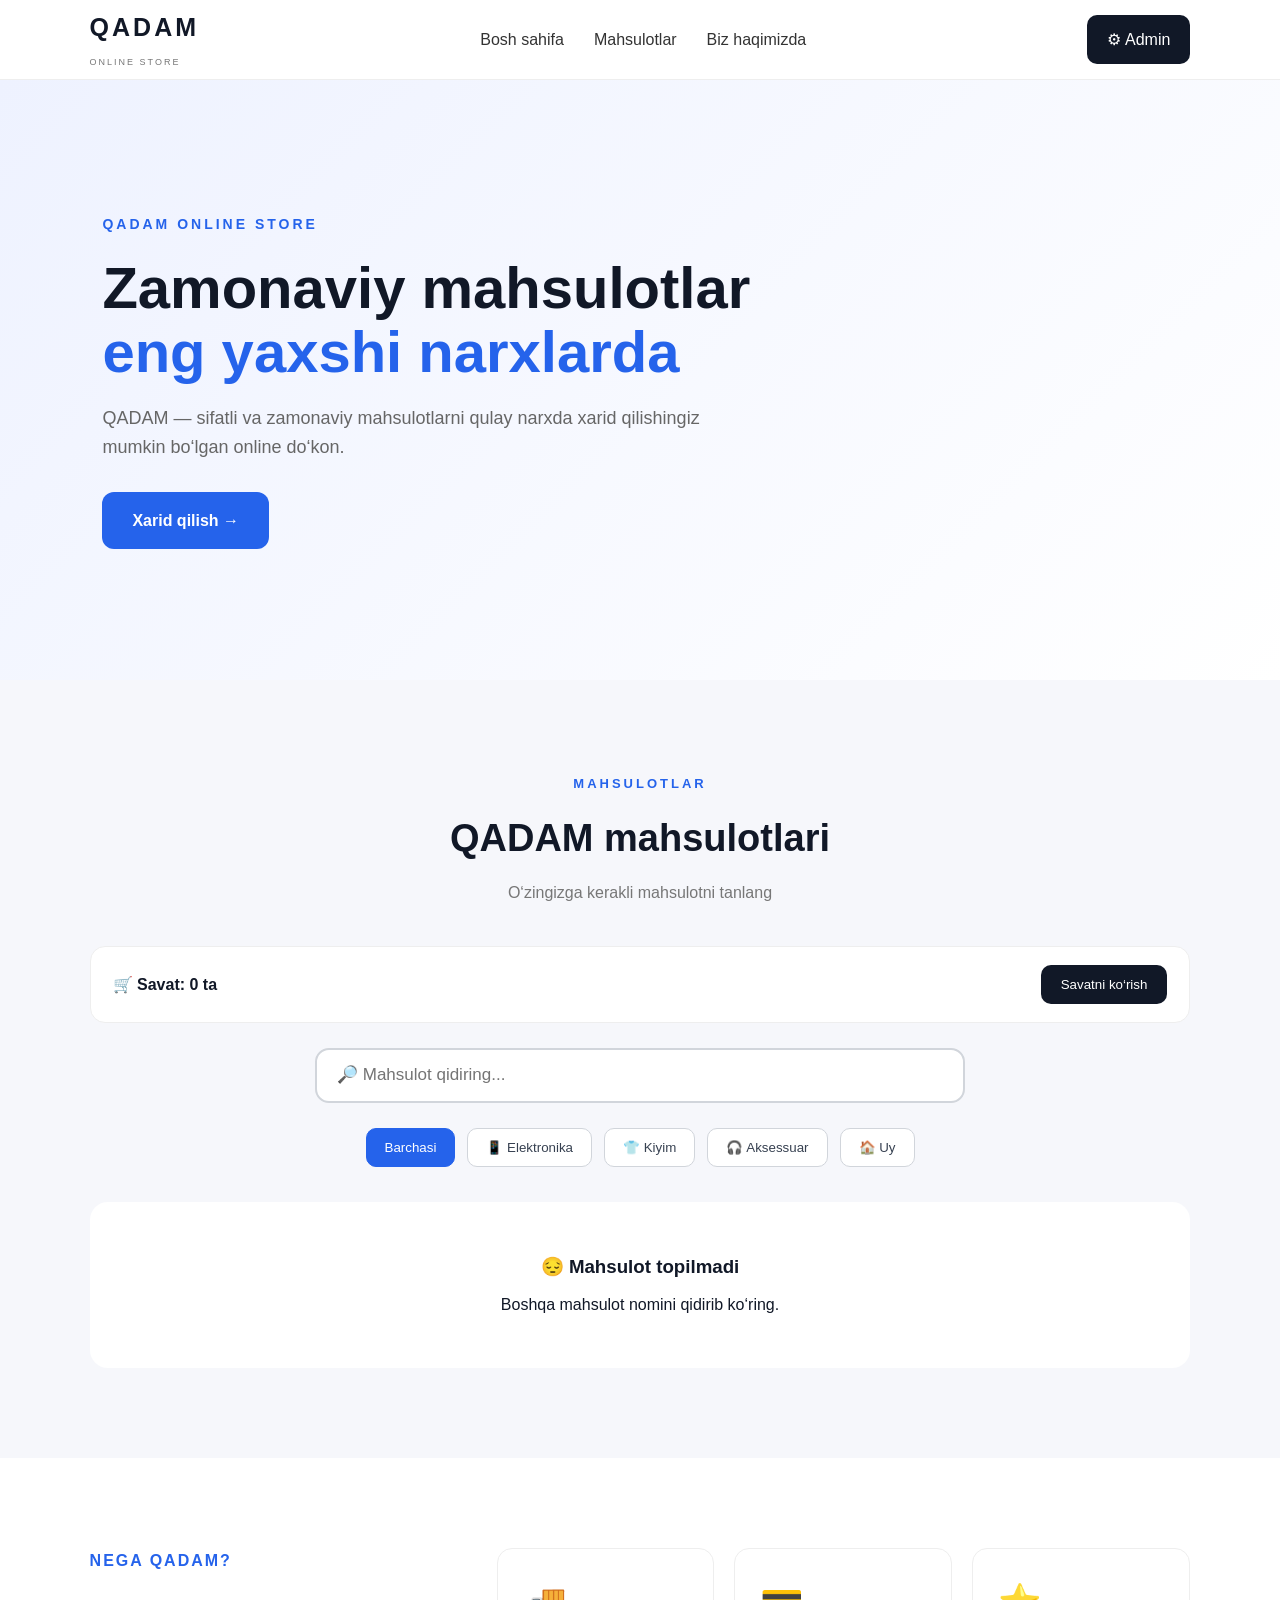
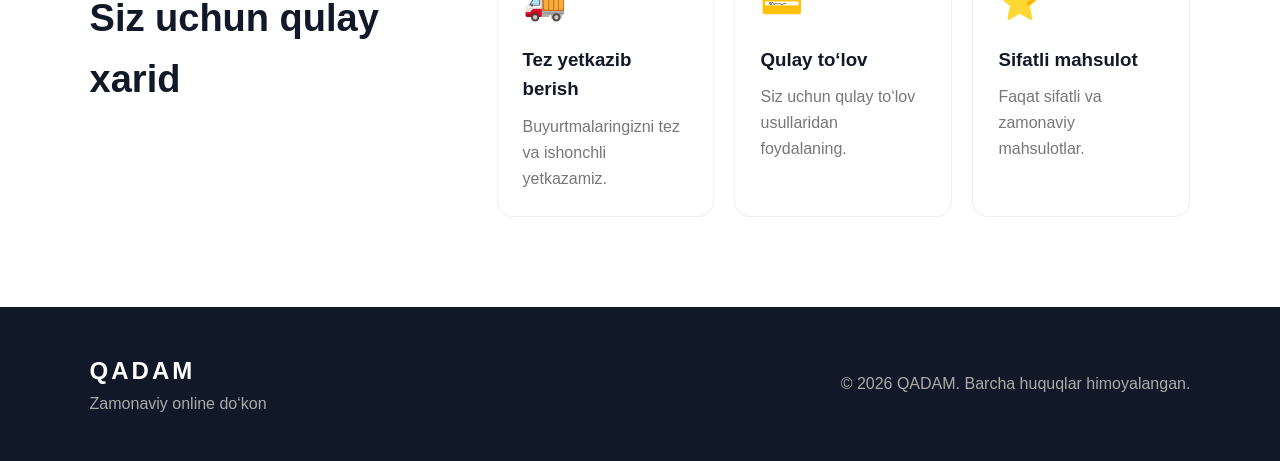
==== commit 68fadaa5: "26-30 qadam: QADAM online store" ====
--- a/index.html
+++ b/index.html
@@ -1,13 +1,20 @@
 <!DOCTYPE html>
 <html lang="uz">
+
 <head>
     <meta charset="UTF-8">
     <meta name="viewport" content="width=device-width, initial-scale=1.0">
+
     <title>QADAM - Online Do'kon</title>
+
     <link rel="stylesheet" href="style.css">
 </head>
 
 <body>
+
+<!-- =========================
+     HEADER
+========================= -->
 
 <header class="header">
 
@@ -29,7 +36,9 @@
 </header>
 
 
-<!-- HERO -->
+<!-- =========================
+     HERO
+========================= -->
 
 <section class="hero" id="home">
 
@@ -47,7 +56,8 @@
 
         <p>
             QADAM — sifatli va zamonaviy mahsulotlarni
-            qulay narxda xarid qilishingiz mumkin bo‘lgan online do‘kon.
+            qulay narxda xarid qilishingiz mumkin bo‘lgan
+            online do‘kon.
         </p>
 
         <a href="#products" class="hero-btn">
@@ -59,7 +69,9 @@
 </section>
 
 
-<!-- PRODUCTS -->
+<!-- =========================
+     PRODUCTS
+========================= -->
 
 <section class="products-section" id="products">
 
@@ -80,10 +92,10 @@
 
     <div class="cart-box">
 
-        <span>
+        <div>
             🛒 Savat:
             <span id="cart-count">0</span> ta
-        </span>
+        </div>
 
         <button id="open-cart" type="button">
             Savatni ko‘rish
@@ -110,41 +122,41 @@
     <div class="category-box">
 
         <button
+            type="button"
             class="category-btn active"
             data-category="all"
-            type="button"
         >
             Barchasi
         </button>
 
         <button
+            type="button"
             class="category-btn"
             data-category="Elektronika"
-            type="button"
         >
             📱 Elektronika
         </button>
 
         <button
+            type="button"
             class="category-btn"
             data-category="Kiyim"
-            type="button"
         >
             👕 Kiyim
         </button>
 
         <button
+            type="button"
             class="category-btn"
             data-category="Aksessuar"
-            type="button"
         >
             🎧 Aksessuar
         </button>
 
         <button
+            type="button"
             class="category-btn"
             data-category="Uy"
-            type="button"
         >
             🏠 Uy
         </button>
@@ -162,13 +174,22 @@
 </section>
 
 
-<!-- SAVAT MODAL -->
-
-<div id="cart-modal" class="cart-modal">
-
-    <div class="cart-content">
-
-        <button id="close-cart" type="button">
+<!-- =========================
+     SAVAT MODAL
+========================= -->
+
+<div
+    id="cart-modal"
+    class="modal"
+>
+
+    <div class="modal-content">
+
+        <button
+            id="close-cart"
+            class="close-btn"
+            type="button"
+        >
             ✕
         </button>
 
@@ -176,16 +197,25 @@
             🛒 Mening savatim
         </h2>
 
-        <div id="cart-items">
-            Savat hozircha bo‘sh.
-        </div>
-
-        <h3>
-            Jami:
-            <span id="cart-total">0 so'm</span>
-        </h3>
-
-        <button id="checkout-btn" type="button">
+        <div id="cart-items"></div>
+
+        <div class="cart-total-box">
+
+            <strong>
+                Jami:
+            </strong>
+
+            <span id="cart-total">
+                0 so'm
+            </span>
+
+        </div>
+
+        <button
+            id="checkout-btn"
+            class="main-btn"
+            type="button"
+        >
             🛍️ Buyurtma berish
         </button>
 
@@ -194,14 +224,78 @@
 </div>
 
 
-<!-- BUYURTMA MODAL -->
-
-<div id="checkout-modal" class="cart-modal">
-
-    <div class="cart-content checkout-content">
-
-        <button id="close-checkout" type="button">
-            ×
+<!-- =========================
+     PRODUCT MODAL
+========================= -->
+
+<div
+    id="product-modal"
+    class="modal"
+>
+
+    <div class="product-modal-content">
+
+        <button
+            id="close-product-modal"
+            class="close-btn"
+            type="button"
+        >
+            ✕
+        </button>
+
+        <img
+            id="modal-product-image"
+            src=""
+            alt="Mahsulot"
+        >
+
+        <div class="modal-product-info">
+
+            <span id="modal-product-category">
+            </span>
+
+            <h2 id="modal-product-name">
+            </h2>
+
+            <p id="modal-product-price">
+            </p>
+
+            <p id="modal-product-description">
+                Sifatli va zamonaviy mahsulot.
+            </p>
+
+            <button
+                id="modal-add-cart"
+                class="main-btn"
+                type="button"
+            >
+                🛒 Savatga qo‘shish
+            </button>
+
+        </div>
+
+    </div>
+
+</div>
+
+
+<!-- =========================
+     CHECKOUT MODAL
+========================= -->
+
+<div
+    id="checkout-modal"
+    class="modal"
+>
+
+    <div class="modal-content checkout-content">
+
+        <button
+            id="close-checkout"
+            class="close-btn"
+            type="button"
+        >
+            ✕
         </button>
 
         <h2>
@@ -249,7 +343,10 @@
                 To‘lov usuli
             </label>
 
-            <select id="payment-method" required>
+            <select
+                id="payment-method"
+                required
+            >
 
                 <option value="">
                     Tanlang
@@ -277,6 +374,7 @@
             <button
                 type="submit"
                 id="confirm-order"
+                class="main-btn"
             >
                 ✅ Buyurtmani tasdiqlash
             </button>
@@ -288,7 +386,9 @@
 </div>
 
 
-<!-- BIZ HAQIMIZDA -->
+<!-- =========================
+     ABOUT
+========================= -->
 
 <section class="about" id="about">
 
@@ -318,7 +418,8 @@
             </h3>
 
             <p>
-                Buyurtmalaringizni tez va ishonchli yetkazamiz.
+                Buyurtmalaringizni tez va ishonchli
+                yetkazamiz.
             </p>
 
         </div>
@@ -335,7 +436,8 @@
             </h3>
 
             <p>
-                Siz uchun qulay to‘lov usullaridan foydalaning.
+                Siz uchun qulay to‘lov usullaridan
+                foydalaning.
             </p>
 
         </div>
@@ -362,7 +464,9 @@
 </section>
 
 
-<!-- FOOTER -->
+<!-- =========================
+     FOOTER
+========================= -->
 
 <footer>
 
--- a/style.css
+++ b/style.css
@@ -1,7 +1,7 @@
 * {
-    box-sizing: border-box;
     margin: 0;
     padding: 0;
+    box-sizing: border-box;
 }
 
 html {
@@ -10,7 +10,7 @@
 
 body {
     font-family: Arial, sans-serif;
-    background: #f4f6fb;
+    background: #f6f7fb;
     color: #111827;
     line-height: 1.6;
 }
@@ -21,42 +21,41 @@
 ========================= */
 
 .header {
-    min-height: 80px;
+    height: 80px;
     background: white;
     display: flex;
     align-items: center;
     justify-content: space-between;
-    gap: 25px;
-    padding: 15px 6%;
-    border-bottom: 1px solid #e5e7eb;
+    padding: 0 7%;
+    border-bottom: 1px solid #eeeeee;
     position: sticky;
     top: 0;
     z-index: 100;
 }
 
 .logo h1 {
-    font-size: 28px;
+    font-size: 25px;
+    letter-spacing: 3px;
+}
+
+.logo span {
+    font-size: 9px;
+    color: #777;
     letter-spacing: 2px;
 }
 
-.logo span {
-    font-size: 11px;
-    color: #6b7280;
-    letter-spacing: 2px;
-}
-
-.header nav {
-    display: flex;
-    gap: 25px;
-}
-
-.header nav a {
+nav {
+    display: flex;
+    gap: 30px;
+}
+
+nav a {
     text-decoration: none;
-    color: #111827;
-    font-weight: 600;
-}
-
-.header nav a:hover {
+    color: #333;
+    font-weight: 500;
+}
+
+nav a:hover {
     color: #2563eb;
 }
 
@@ -64,9 +63,12 @@
     text-decoration: none;
     background: #111827;
     color: white;
-    padding: 11px 18px;
+    padding: 12px 20px;
     border-radius: 10px;
-    font-weight: bold;
+}
+
+.admin-btn:hover {
+    background: #2563eb;
 }
 
 
@@ -75,11 +77,15 @@
 ========================= */
 
 .hero {
-    min-height: 500px;
+    min-height: 600px;
     display: flex;
     align-items: center;
-    padding: 70px 8%;
-    background: linear-gradient(135deg, #e8eefc, #ffffff);
+    padding: 80px 8%;
+    background: linear-gradient(
+        135deg,
+        #eef2ff,
+        #ffffff
+    );
 }
 
 .hero-text {
@@ -88,13 +94,14 @@
 
 .small-title {
     color: #2563eb;
-    font-weight: bold;
-    letter-spacing: 2px;
+    font-size: 14px;
+    font-weight: bold;
+    letter-spacing: 3px;
 }
 
 .hero h2 {
-    font-size: 48px;
-    line-height: 1.15;
+    font-size: 58px;
+    line-height: 1.1;
     margin: 20px 0;
 }
 
@@ -103,18 +110,18 @@
 }
 
 .hero p {
+    color: #666;
+    font-size: 18px;
     max-width: 600px;
-    color: #4b5563;
-    font-size: 18px;
-    margin-bottom: 30px;
 }
 
 .hero-btn {
     display: inline-block;
-    text-decoration: none;
+    margin-top: 30px;
+    padding: 16px 30px;
     background: #2563eb;
     color: white;
-    padding: 14px 25px;
+    text-decoration: none;
     border-radius: 12px;
     font-weight: bold;
 }
@@ -129,29 +136,28 @@
 ========================= */
 
 .products-section {
-    padding: 70px 6%;
-    min-height: 500px;
+    padding: 90px 7%;
 }
 
 .section-header {
     text-align: center;
-    margin-bottom: 30px;
+    margin-bottom: 40px;
 }
 
 .section-header > span {
     color: #2563eb;
     font-size: 13px;
     font-weight: bold;
-    letter-spacing: 2px;
+    letter-spacing: 3px;
 }
 
 .section-header h2 {
-    font-size: 34px;
-    margin: 8px 0;
+    font-size: 38px;
+    margin: 12px 0;
 }
 
 .section-header p {
-    color: #6b7280;
+    color: #777;
 }
 
 
@@ -160,532 +166,613 @@
 ========================= */
 
 .cart-box {
-    max-width: 1000px;
-    margin: 0 auto 25px;
-    padding: 18px 20px;
-    background: white;
-    border-radius: 14px;
     display: flex;
     align-items: center;
-    justify-content: center;
-    gap: 15px;
-    box-shadow: 0 5px 20px rgba(0, 0, 0, 0.06);
-}
-
-.cart-box button {
+    justify-content: space-between;
+    background: white;
+    padding: 18px 22px;
+    margin-bottom: 25px;
+    border-radius: 15px;
+    border: 1px solid #eeeeee;
+    font-weight: bold;
+}
+
+#open-cart {
     border: none;
     background: #111827;
     color: white;
-    padding: 10px 16px;
-    border-radius: 9px;
+    padding: 12px 20px;
+    border-radius: 10px;
     cursor: pointer;
 }
 
+#open-cart:hover {
+    background: #2563eb;
+}
+
 
 /* =========================
    SEARCH
 ========================= */
 
 .search-box {
-    display: block !important;
     width: 100%;
-    max-width: 700px;
-    margin: 25px auto 35px;
-    padding: 0 10px;
+    max-width: 650px;
+    margin: 25px auto;
 }
 
 #search-input {
-    display: block !important;
-    visibility: visible !important;
-    opacity: 1 !important;
     width: 100%;
-    height: 58px;
-    padding: 0 22px;
-    background: #ffffff !important;
-    color: #111827 !important;
-    border: 2px solid #2563eb !important;
+    height: 55px;
+    padding: 0 20px;
+    background: white;
+    border: 2px solid #d1d5db;
     border-radius: 14px;
     font-size: 17px;
     outline: none;
-    box-shadow: 0 5px 20px rgba(37, 99, 235, 0.12);
-}
-
-#search-input::placeholder {
-    color: #6b7280 !important;
-    opacity: 1 !important;
 }
 
 #search-input:focus {
-    border-color: #1d4ed8 !important;
-    box-shadow: 0 0 0 4px rgba(37, 99, 235, 0.12);
-}
-
-
-/* =========================
-   PRODUCT LIST
-========================= */
-
-.products-list {
-    max-width: 1200px;
-    margin: 0 auto;
-    display: grid;
-    grid-template-columns: repeat(auto-fill, minmax(230px, 1fr));
-    gap: 25px;
-}
-
-
-/* =========================
-   PRODUCT CARD
-========================= */
-
-.product-card {
-    background: white;
-    border-radius: 18px;
-    overflow: hidden;
-    box-shadow: 0 7px 25px rgba(0, 0, 0, 0.08);
-    transition: 0.25s;
-}
-
-.product-card:hover {
-    transform: translateY(-5px);
-    box-shadow: 0 12px 30px rgba(0, 0, 0, 0.12);
-}
-
-.product-card img {
-    display: block;
-    width: 100%;
-    height: 230px;
-    object-fit: cover;
-    background: #f3f4f6;
-}
-
-.product-info {
-    padding: 18px;
-}
-
-.product-category {
-    color: #2563eb;
-    font-size: 13px;
-    font-weight: bold;
-}
-
-.product-info h3 {
-    margin: 8px 0;
-    font-size: 20px;
-}
-
-.product-price {
-    font-size: 19px;
-    font-weight: bold;
-    margin: 10px 0 15px;
-}
-
-.product-info button {
-    width: 100%;
-    border: none;
-    background: #2563eb;
-    color: white;
-    padding: 12px;
+    border-color: #2563eb;
+    box-shadow: 0 0 0 4px rgba(
+        37,
+        99,
+        235,
+        0.1
+    );
+}
+
+
+/* =========================
+   CATEGORY
+========================= */
+
+.category-box {
+    display: flex;
+    justify-content: center;
+    flex-wrap: wrap;
+    gap: 12px;
+    margin: 20px auto 35px;
+}
+
+.category-btn {
+    border: 1px solid #d1d5db;
+    background: white;
+    color: #374151;
+    padding: 11px 18px;
     border-radius: 10px;
     cursor: pointer;
-    font-size: 15px;
-    font-weight: bold;
-}
-
-.product-info button:hover {
-    background: #1d4ed8;
-}
-
-
-/* =========================
-   MODAL
-========================= */
-
-.cart-modal {
-    display: none;
-    position: fixed;
-    inset: 0;
-    background: rgba(0, 0, 0, 0.55);
-    z-index: 1000;
-    align-items: center;
-    justify-content: center;
-    padding: 20px;
-}
-
-.cart-content {
-    position: relative;
-    width: 100%;
-    max-width: 550px;
-    max-height: 90vh;
-    overflow-y: auto;
-    background: white;
-    border-radius: 18px;
-    padding: 30px;
-}
-
-.cart-content > #close-cart,
-.cart-content > #close-checkout {
-    position: absolute;
-    right: 18px;
-    top: 15px;
-    border: none;
-    background: transparent;
-    font-size: 25px;
-    cursor: pointer;
-}
-
-.cart-content h2 {
-    margin-bottom: 20px;
-}
-
-.cart-content h3 {
-    margin-top: 20px;
-}
-
-#checkout-btn {
-    margin-top: 20px;
-    width: 100%;
-    border: none;
-    background: #16a34a;
-    color: white;
-    padding: 14px;
-    border-radius: 10px;
-    font-size: 16px;
-    font-weight: bold;
-    cursor: pointer;
-}
-
-
-/* =========================
-   CHECKOUT FORM
-========================= */
-
-.checkout-content form {
-    display: flex;
-    flex-direction: column;
-    gap: 8px;
-}
-
-.checkout-content label {
-    margin-top: 8px;
-    font-weight: bold;
-}
-
-.checkout-content input,
-.checkout-content textarea,
-.checkout-content select {
-    width: 100%;
-    padding: 13px;
-    border: 1px solid #d1d5db;
-    border-radius: 10px;
-    font-size: 15px;
-    outline: none;
-}
-
-.checkout-content textarea {
-    min-height: 100px;
-    resize: vertical;
-}
-
-.checkout-content input:focus,
-.checkout-content textarea:focus,
-.checkout-content select:focus {
+}
+
+.category-btn:hover {
     border-color: #2563eb;
-}
-
-#confirm-order {
-    margin-top: 15px;
-    border: none;
-    background: #2563eb;
-    color: white;
-    padding: 14px;
-    border-radius: 10px;
-    font-size: 16px;
-    font-weight: bold;
-    cursor: pointer;
-}
-
-
-/* =========================
-   ABOUT
-========================= */
-
-.about {
-    padding: 70px 6%;
-    background: white;
-}
-
-.about > div:first-child {
-    text-align: center;
-    margin-bottom: 40px;
-}
-
-.about span {
-    color: #2563eb;
-    font-weight: bold;
-    letter-spacing: 2px;
-}
-
-.about h2 {
-    font-size: 34px;
-    margin-top: 8px;
-}
-
-.features {
-    max-width: 1100px;
-    margin: auto;
-    display: grid;
-    grid-template-columns: repeat(3, 1fr);
-    gap: 25px;
-}
-
-.feature {
-    text-align: center;
-    padding: 30px 20px;
-    background: #f8fafc;
-    border-radius: 16px;
-}
-
-.feature .icon {
-    font-size: 40px;
-    margin-bottom: 15px;
-}
-
-.feature h3 {
-    margin-bottom: 10px;
-}
-
-.feature p {
-    color: #6b7280;
-}
-
-
-/* =========================
-   FOOTER
-========================= */
-
-footer {
-    background: #111827;
-    color: white;
-    padding: 40px 6%;
-    text-align: center;
-}
-
-footer h2 {
-    margin-bottom: 5px;
-}
-
-footer p {
-    color: #d1d5db;
-}
-
-
-/* =========================
-   MOBILE
-========================= */
-
-@media (max-width: 768px) {
-
-    .header {
-        flex-wrap: wrap;
-        justify-content: center;
-        text-align: center;
-    }
-
-    .header nav {
-        width: 100%;
-        justify-content: center;
-        gap: 15px;
-        flex-wrap: wrap;
-    }
-
-    .hero {
-        padding: 55px 6%;
-        min-height: 450px;
-    }
-
-    .hero h2 {
-        font-size: 36px;
-    }
-
-    .hero p {
-        font-size: 16px;
-    }
-
-    .products-section {
-        padding: 50px 5%;
-    }
-
-    .section-header h2 {
-        font-size: 28px;
-    }
-
-    .cart-box {
-        flex-wrap: wrap;
-    }
-
-    .products-list {
-        grid-template-columns: repeat(2, 1fr);
-        gap: 15px;
-    }
-
-    .product-card img {
-        height: 180px;
-    }
-
-    .product-info {
-        padding: 14px;
-    }
-
-    .product-info h3 {
-        font-size: 17px;
-    }
-
-    .product-price {
-        font-size: 16px;
-    }
-
-    .features {
-        grid-template-columns: 1fr;
-    }
-}
-
-
-@media (max-width: 480px) {
-
-    .logo h1 {
-        font-size: 24px;
-    }
-
-    .header nav a {
-        font-size: 14px;
-    }
-
-    .admin-btn {
-        font-size: 14px;
-    }
-
-    .hero h2 {
-        font-size: 30px;
-    }
-
-    .products-list {
-        grid-template-columns: 1fr;
-    }
-
-    .product-card img {
-        height: 230px;
-    }
-
-    .search-box {
-        padding: 0;
-    }
-
-    #search-input {
-        height: 52px;
-        font-size: 15px;
-    }
-
-    .cart-content {
-        padding: 22px;
-    }
-}
-.search-box {
-    display: block !important;
-    width: 100% !important;
-    max-width: 600px !important;
-    margin: 30px auto !important;
-    padding: 0 20px !important;
-}
-
-#search-input {
-    display: block !important;
-    visibility: visible !important;
-    opacity: 1 !important;
-    width: 100% !important;
-    height: 55px !important;
-    padding: 15px 20px !important;
-    background: white !important;
-    color: #111827 !important;
-    border: 2px solid #2563eb !important;
-    border-radius: 14px !important;
-    font-size: 17px !important;
-    outline: none !important;
-}
-
-#search-input::placeholder {
-    color: #6b7280 !important;
-}
-/* ===============================
-   25-QADAM — KATEGORIYALAR
-================================ */
-
-.category-box {
-    display: flex;
-    justify-content: center;
-    align-items: center;
-    flex-wrap: wrap;
-    gap: 12px;
-    margin: 25px auto 35px;
-    padding: 0 20px;
-}
-
-.category-btn {
-    border: 1px solid #e5e7eb;
-    background: white;
-    color: #374151;
-    padding: 11px 20px;
-    border-radius: 12px;
-    font-size: 15px;
-    font-weight: 600;
-    cursor: pointer;
-    transition: 0.25s;
-}
-
-.category-btn:hover {
-    background: #2563eb;
-    color: white;
-    border-color: #2563eb;
-    transform: translateY(-2px);
 }
 
 .category-btn.active {
     background: #2563eb;
     color: white;
     border-color: #2563eb;
-    box-shadow: 0 5px 15px rgba(37, 99, 235, 0.25);
-}
-
-/* 📱 Telefon */
-
-@media (max-width: 600px) {
-
-    .category-box {
-        gap: 8px;
-        padding: 0 10px;
+}
+
+
+/* =========================
+   PRODUCTS GRID
+========================= */
+
+.products-list {
+    display: grid;
+    grid-template-columns: repeat(
+        4,
+        1fr
+    );
+    gap: 25px;
+}
+
+
+/* =========================
+   PRODUCT CARD
+========================= */
+
+.product-card {
+    background: white;
+    border-radius: 18px;
+    overflow: hidden;
+    border: 1px solid #e5e7eb;
+    box-shadow: 0 4px 15px rgba(
+        0,
+        0,
+        0,
+        0.06
+    );
+    transition: 0.3s;
+}
+
+.product-card:hover {
+    transform: translateY(-6px);
+    box-shadow: 0 12px 30px rgba(
+        0,
+        0,
+        0,
+        0.12
+    );
+}
+
+.product-card img {
+    width: 100%;
+    height: 230px;
+    object-fit: cover;
+    display: block;
+    cursor: pointer;
+}
+
+.product-info {
+    padding: 18px;
+}
+
+.product-category {
+    color: #6b7280;
+    font-size: 13px;
+    text-transform: uppercase;
+}
+
+.product-info h3 {
+    font-size: 19px;
+    margin: 8px 0;
+}
+
+.product-price {
+    color: #2563eb;
+    font-size: 20px;
+    font-weight: bold;
+    margin-bottom: 14px;
+}
+
+.product-info button {
+    width: 100%;
+    border: none;
+    background: #111827;
+    color: white;
+    padding: 13px;
+    border-radius: 10px;
+    cursor: pointer;
+    font-weight: bold;
+}
+
+.product-info button:hover {
+    background: #2563eb;
+}
+
+
+/* =========================
+   MODAL
+========================= */
+
+.modal {
+    display: none;
+    position: fixed;
+    inset: 0;
+    background: rgba(
+        0,
+        0,
+        0,
+        0.65
+    );
+    z-index: 9999;
+    align-items: center;
+    justify-content: center;
+    padding: 20px;
+}
+
+.modal-content {
+    width: 95%;
+    max-width: 520px;
+    max-height: 90vh;
+    overflow-y: auto;
+    background: white;
+    border-radius: 20px;
+    padding: 30px;
+    position: relative;
+}
+
+.close-btn {
+    position: absolute;
+    right: 20px;
+    top: 20px;
+    width: 40px;
+    height: 40px;
+    border: none;
+    border-radius: 50%;
+    background: #f1f1f1;
+    font-size: 20px;
+    cursor: pointer;
+}
+
+
+/* =========================
+   CART ITEMS
+========================= */
+
+.cart-item {
+    padding: 18px 0;
+    border-bottom: 1px solid #eee;
+}
+
+.cart-item strong {
+    font-size: 17px;
+}
+
+.cart-item-price {
+    color: #2563eb;
+    font-weight: bold;
+    margin: 5px 0;
+}
+
+.quantity-box {
+    display: flex;
+    align-items: center;
+    gap: 10px;
+    margin-top: 10px;
+}
+
+.quantity-box button {
+    width: 32px;
+    height: 32px;
+    border: none;
+    border-radius: 8px;
+    background: #e5e7eb;
+    cursor: pointer;
+    font-size: 18px;
+}
+
+.quantity-box span {
+    min-width: 25px;
+    text-align: center;
+    font-weight: bold;
+}
+
+.remove-btn {
+    margin-top: 10px;
+    padding: 7px 12px;
+    border: none;
+    border-radius: 8px;
+    background: #ef4444;
+    color: white;
+    cursor: pointer;
+}
+
+.cart-total-box {
+    display: flex;
+    justify-content: space-between;
+    padding: 20px 0;
+    font-size: 20px;
+}
+
+#cart-total {
+    color: #2563eb;
+    font-weight: bold;
+}
+
+
+/* =========================
+   BUTTON
+========================= */
+
+.main-btn {
+    width: 100%;
+    border: none;
+    padding: 15px;
+    border-radius: 12px;
+    background: #2563eb;
+    color: white;
+    font-size: 17px;
+    font-weight: bold;
+    cursor: pointer;
+}
+
+.main-btn:hover {
+    background: #1d4ed8;
+}
+
+
+/* =========================
+   PRODUCT MODAL
+========================= */
+
+.product-modal-content {
+    width: 95%;
+    max-width: 850px;
+    background: white;
+    border-radius: 22px;
+    padding: 25px;
+    display: grid;
+    grid-template-columns: 1fr 1fr;
+    gap: 30px;
+    position: relative;
+    max-height: 90vh;
+    overflow-y: auto;
+}
+
+#modal-product-image {
+    width: 100%;
+    height: 400px;
+    object-fit: cover;
+    border-radius: 16px;
+    background: #f3f4f6;
+}
+
+.modal-product-info {
+    display: flex;
+    flex-direction: column;
+    justify-content: center;
+}
+
+#modal-product-category {
+    color: #2563eb;
+    font-size: 14px;
+    font-weight: bold;
+}
+
+#modal-product-name {
+    font-size: 32px;
+    margin: 12px 0;
+}
+
+#modal-product-price {
+    color: #2563eb;
+    font-size: 25px;
+    font-weight: bold;
+}
+
+#modal-product-description {
+    color: #6b7280;
+    margin: 20px 0;
+}
+
+
+/* =========================
+   CHECKOUT
+========================= */
+
+.checkout-content h2 {
+    margin-bottom: 20px;
+}
+
+#checkout-form {
+    display: flex;
+    flex-direction: column;
+    gap: 10px;
+}
+
+#checkout-form label {
+    font-weight: bold;
+    margin-top: 8px;
+}
+
+#checkout-form input,
+#checkout-form textarea,
+#checkout-form select {
+    width: 100%;
+    padding: 14px;
+    border: 1px solid #d1d5db;
+    border-radius: 10px;
+    font-size: 16px;
+    outline: none;
+}
+
+#checkout-form textarea {
+    min-height: 90px;
+    resize: vertical;
+}
+
+#checkout-form input:focus,
+#checkout-form textarea:focus,
+#checkout-form select:focus {
+    border-color: #2563eb;
+}
+
+
+/* =========================
+   NO PRODUCTS
+========================= */
+
+.no-products {
+    grid-column: 1 / -1;
+    text-align: center;
+    background: white;
+    padding: 50px;
+    border-radius: 18px;
+}
+
+.no-products h3 {
+    margin-bottom: 10px;
+}
+
+
+/* =========================
+   ABOUT
+========================= */
+
+.about {
+    padding: 90px 7%;
+    background: white;
+    display: grid;
+    grid-template-columns: 1fr 2fr;
+    gap: 60px;
+}
+
+.about > div:first-child span {
+    color: #2563eb;
+    font-weight: bold;
+    letter-spacing: 2px;
+}
+
+.about h2 {
+    font-size: 38px;
+    margin-top: 15px;
+}
+
+.features {
+    display: grid;
+    grid-template-columns: repeat(
+        3,
+        1fr
+    );
+    gap: 20px;
+}
+
+.feature {
+    padding: 25px;
+    border: 1px solid #eeeeee;
+    border-radius: 15px;
+}
+
+.icon {
+    font-size: 35px;
+    margin-bottom: 15px;
+}
+
+.feature h3 {
+    margin-bottom: 10px;
+}
+
+.feature p {
+    color: #777;
+}
+
+
+/* =========================
+   FOOTER
+========================= */
+
+footer {
+    background: #111827;
+    color: white;
+    padding: 45px 7%;
+    display: flex;
+    justify-content: space-between;
+    align-items: center;
+}
+
+footer h2 {
+    letter-spacing: 3px;
+}
+
+footer p {
+    color: #aaa;
+}
+
+
+/* =========================
+   RESPONSIVE
+========================= */
+
+@media (max-width: 1000px) {
+
+    .products-list {
+        grid-template-columns: repeat(
+            3,
+            1fr
+        );
+    }
+
+}
+
+@media (max-width: 800px) {
+
+    .header {
+        padding: 15px 4%;
+        height: auto;
+        gap: 15px;
+    }
+
+    nav {
+        display: none;
+    }
+
+    .hero {
+        padding: 60px 6%;
+    }
+
+    .hero h2 {
+        font-size: 43px;
+    }
+
+    .products-list {
+        grid-template-columns: repeat(
+            2,
+            1fr
+        );
+    }
+
+    .about {
+        grid-template-columns: 1fr;
+    }
+
+    .product-modal-content {
+        grid-template-columns: 1fr;
+    }
+
+    #modal-product-image {
+        height: 300px;
+    }
+
+}
+
+@media (max-width: 550px) {
+
+    .logo h1 {
+        font-size: 20px;
+    }
+
+    .admin-btn {
+        padding: 9px 12px;
+        font-size: 12px;
+    }
+
+    .hero {
+        min-height: 500px;
+        text-align: center;
+    }
+
+    .hero h2 {
+        font-size: 35px;
+    }
+
+    .hero p {
+        font-size: 15px;
+    }
+
+    .products-section {
+        padding: 60px 5%;
+    }
+
+    .products-list {
+        grid-template-columns: 1fr;
+    }
+
+    .features {
+        grid-template-columns: 1fr;
+    }
+
+    .cart-box {
+        flex-direction: column;
+        gap: 15px;
+        align-items: stretch;
+    }
+
+    #open-cart {
+        width: 100%;
     }
 
     .category-btn {
-        padding: 10px 14px;
         font-size: 13px;
-    }
-}
-.category-box {
-    display: flex !important;
-    flex-wrap: wrap !important;
-    gap: 10px !important;
-    justify-content: center !important;
-    margin: 30px 0 !important;
-    padding: 10px !important;
-}
-
-.category-btn {
-    display: inline-block !important;
-    background: #2563eb !important;
-    color: white !important;
-    border: none !important;
-    padding: 12px 20px !important;
-    border-radius: 10px !important;
-    font-size: 15px !important;
-    cursor: pointer !important;
+        padding: 9px 12px;
+    }
+
+    footer {
+        flex-direction: column;
+        align-items: flex-start;
+        gap: 20px;
+    }
+
 }
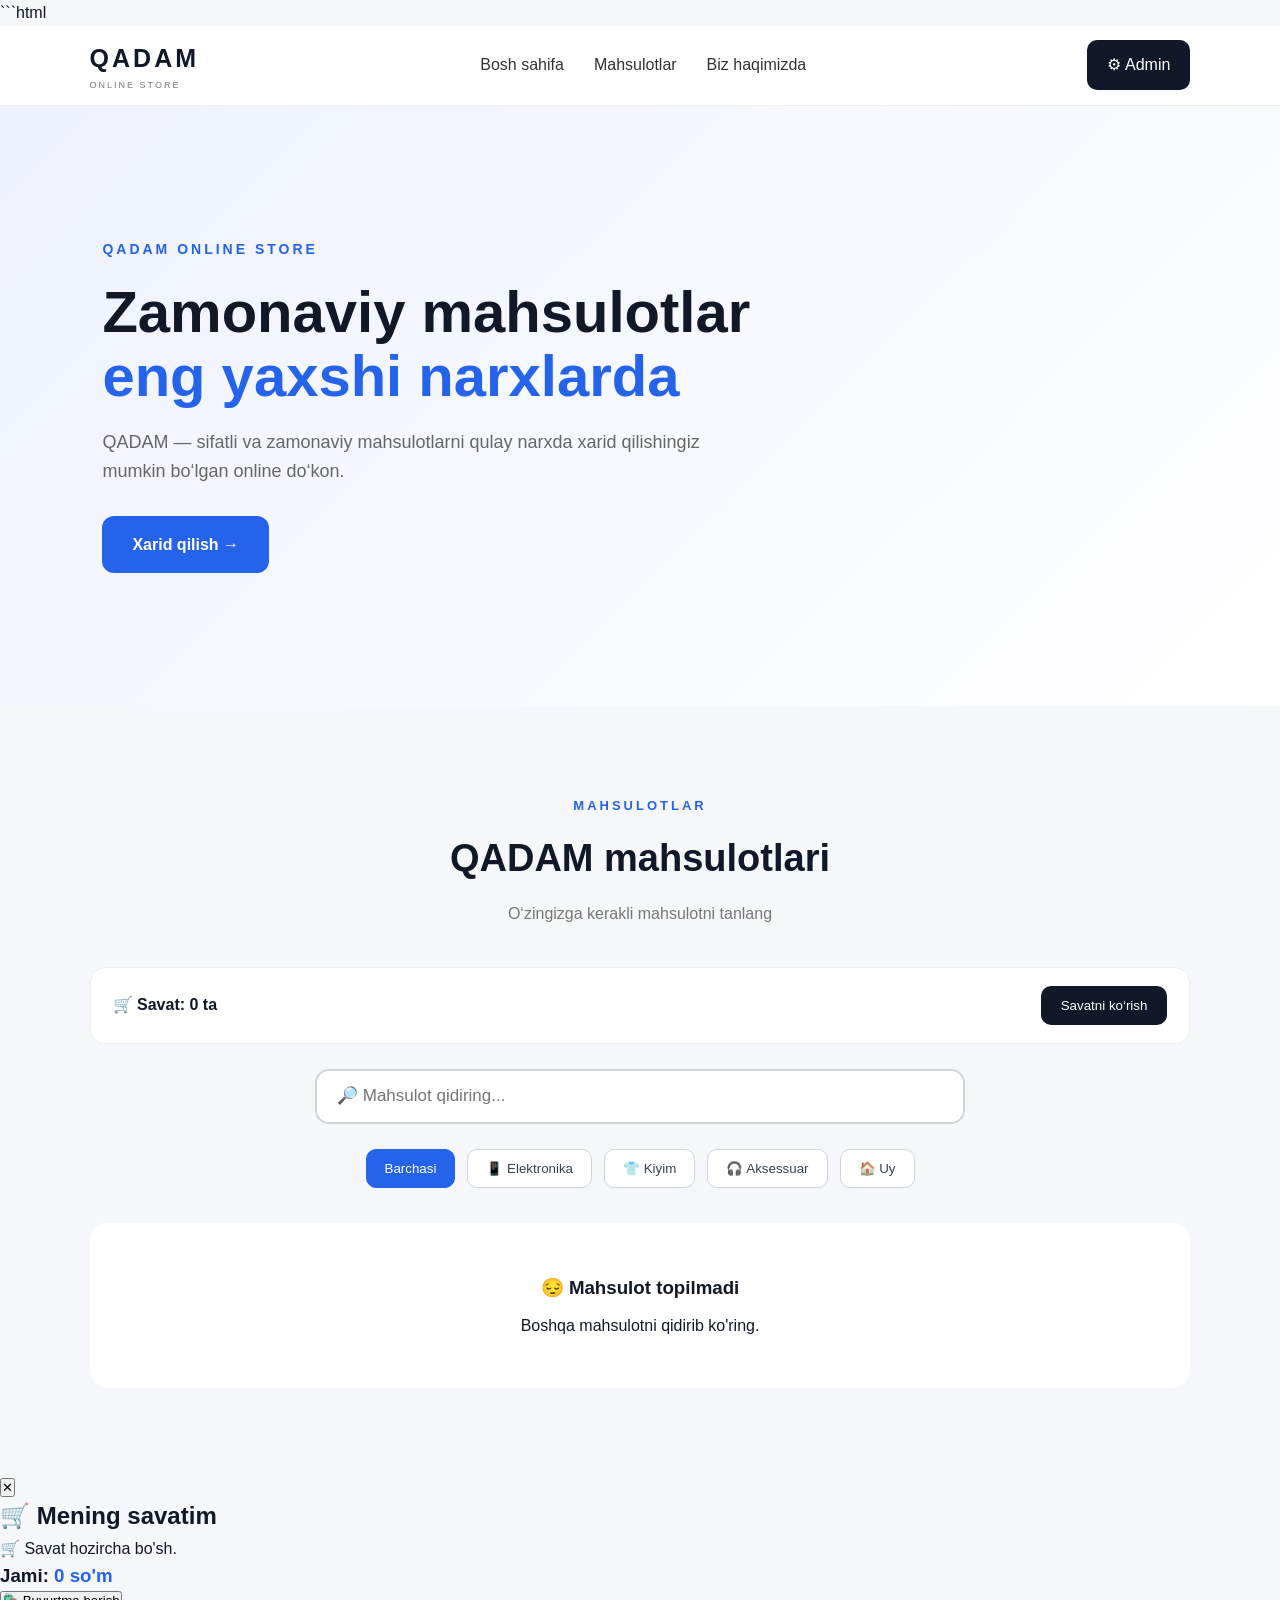
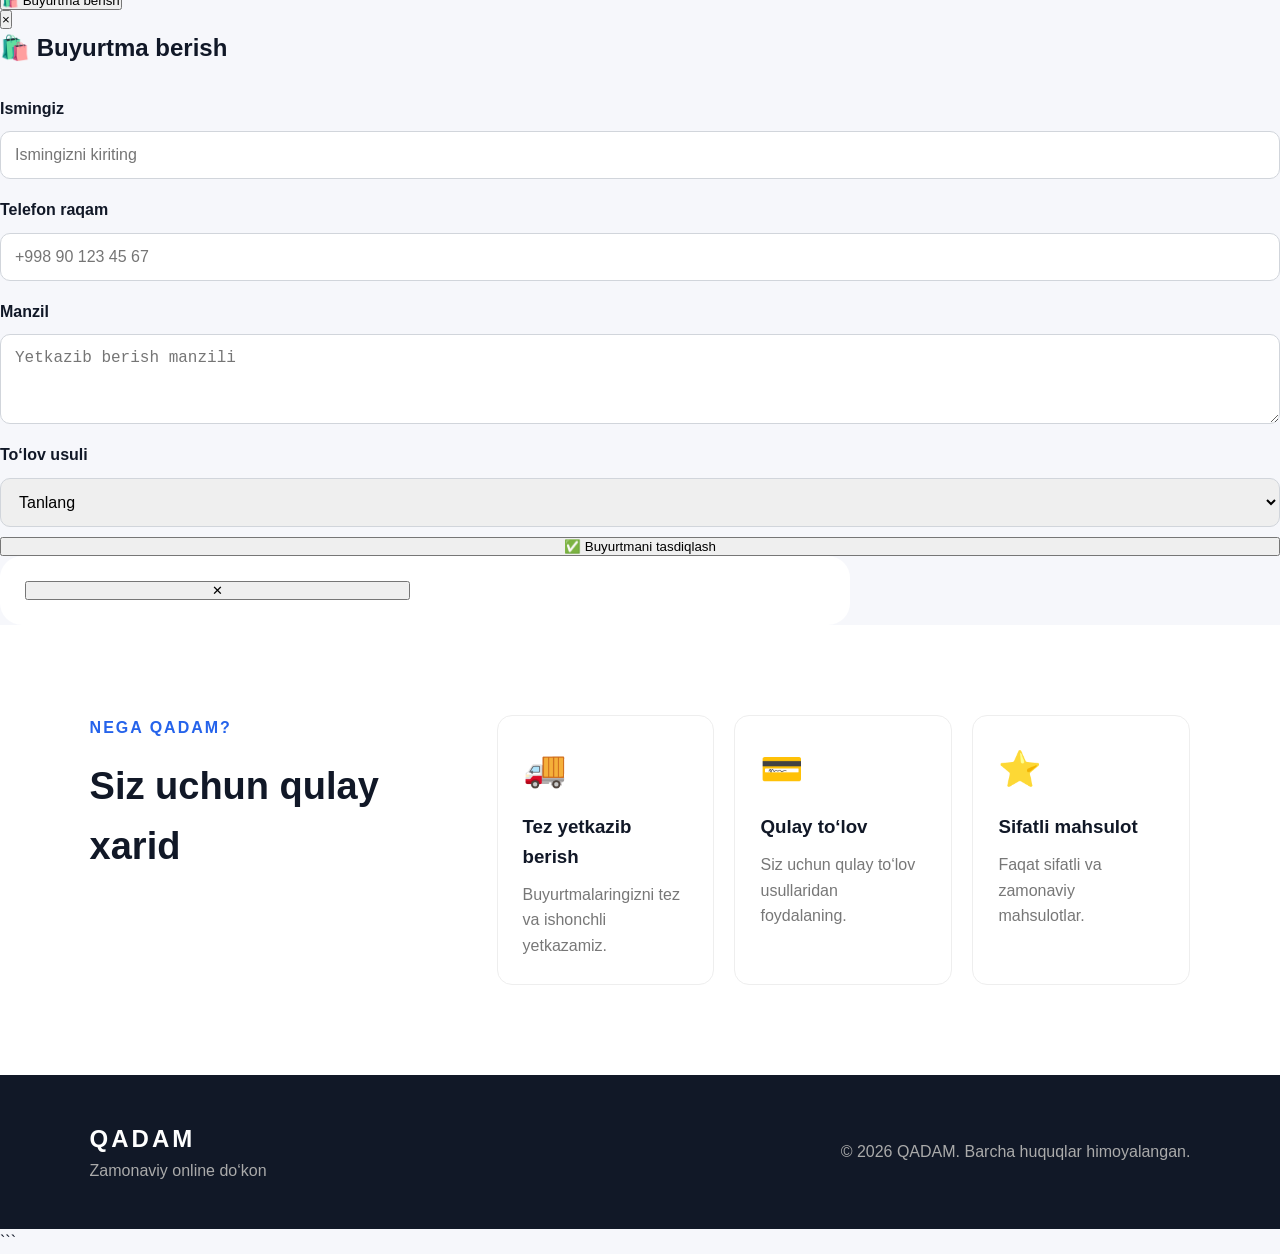
==== commit c1c7717f: "26-qadam tuzatildi" ====
--- a/index.html
+++ b/index.html
@@ -1,6 +1,6 @@
+```html
 <!DOCTYPE html>
 <html lang="uz">
-
 <head>
     <meta charset="UTF-8">
     <meta name="viewport" content="width=device-width, initial-scale=1.0">
@@ -12,9 +12,7 @@
 
 <body>
 
-<!-- =========================
-     HEADER
-========================= -->
+<!-- ================= HEADER ================= -->
 
 <header class="header">
 
@@ -36,9 +34,7 @@
 </header>
 
 
-<!-- =========================
-     HERO
-========================= -->
+<!-- ================= HERO ================= -->
 
 <section class="hero" id="home">
 
@@ -69,9 +65,7 @@
 </section>
 
 
-<!-- =========================
-     PRODUCTS
-========================= -->
+<!-- ================= MAHSULOTLAR ================= -->
 
 <section class="products-section" id="products">
 
@@ -104,7 +98,7 @@
     </div>
 
 
-    <!-- QIDIRUV -->
+    <!-- ================= QIDIRUV ================= -->
 
     <div class="search-box">
 
@@ -117,46 +111,46 @@
     </div>
 
 
-    <!-- KATEGORIYALAR -->
+    <!-- ================= KATEGORIYALAR ================= -->
 
     <div class="category-box">
 
         <button
-            type="button"
             class="category-btn active"
             data-category="all"
+            type="button"
         >
             Barchasi
         </button>
 
         <button
-            type="button"
             class="category-btn"
             data-category="Elektronika"
+            type="button"
         >
             📱 Elektronika
         </button>
 
         <button
-            type="button"
             class="category-btn"
             data-category="Kiyim"
+            type="button"
         >
             👕 Kiyim
         </button>
 
         <button
-            type="button"
             class="category-btn"
             data-category="Aksessuar"
+            type="button"
         >
             🎧 Aksessuar
         </button>
 
         <button
-            type="button"
             class="category-btn"
             data-category="Uy"
+            type="button"
         >
             🏠 Uy
         </button>
@@ -164,30 +158,25 @@
     </div>
 
 
-    <!-- MAHSULOTLAR -->
+    <!-- ================= MAHSULOTLAR ================= -->
 
     <div
         id="products-list"
         class="products-list"
-    ></div>
+    >
+    </div>
 
 </section>
 
 
-<!-- =========================
-     SAVAT MODAL
-========================= -->
-
-<div
-    id="cart-modal"
-    class="modal"
->
-
-    <div class="modal-content">
+<!-- ================= SAVAT MODAL ================= -->
+
+<div id="cart-modal" class="cart-modal">
+
+    <div class="cart-content">
 
         <button
             id="close-cart"
-            class="close-btn"
             type="button"
         >
             ✕
@@ -197,23 +186,19 @@
             🛒 Mening savatim
         </h2>
 
-        <div id="cart-items"></div>
-
-        <div class="cart-total-box">
-
-            <strong>
-                Jami:
-            </strong>
-
+        <div id="cart-items">
+            🛒 Savat hozircha bo‘sh.
+        </div>
+
+        <h3>
+            Jami:
             <span id="cart-total">
                 0 so'm
             </span>
-
-        </div>
+        </h3>
 
         <button
             id="checkout-btn"
-            class="main-btn"
             type="button"
         >
             🛍️ Buyurtma berish
@@ -224,78 +209,20 @@
 </div>
 
 
-<!-- =========================
-     PRODUCT MODAL
-========================= -->
-
-<div
-    id="product-modal"
-    class="modal"
->
-
-    <div class="product-modal-content">
-
-        <button
-            id="close-product-modal"
-            class="close-btn"
-            type="button"
-        >
-            ✕
-        </button>
-
-        <img
-            id="modal-product-image"
-            src=""
-            alt="Mahsulot"
-        >
-
-        <div class="modal-product-info">
-
-            <span id="modal-product-category">
-            </span>
-
-            <h2 id="modal-product-name">
-            </h2>
-
-            <p id="modal-product-price">
-            </p>
-
-            <p id="modal-product-description">
-                Sifatli va zamonaviy mahsulot.
-            </p>
-
-            <button
-                id="modal-add-cart"
-                class="main-btn"
-                type="button"
-            >
-                🛒 Savatga qo‘shish
-            </button>
-
-        </div>
-
-    </div>
-
-</div>
-
-
-<!-- =========================
-     CHECKOUT MODAL
-========================= -->
+<!-- ================= BUYURTMA ================= -->
 
 <div
     id="checkout-modal"
-    class="modal"
+    class="cart-modal"
 >
 
-    <div class="modal-content checkout-content">
+    <div class="cart-content checkout-content">
 
         <button
             id="close-checkout"
-            class="close-btn"
-            type="button"
-        >
-            ✕
+            type="button"
+        >
+            ×
         </button>
 
         <h2>
@@ -374,7 +301,6 @@
             <button
                 type="submit"
                 id="confirm-order"
-                class="main-btn"
             >
                 ✅ Buyurtmani tasdiqlash
             </button>
@@ -386,11 +312,36 @@
 </div>
 
 
-<!-- =========================
-     ABOUT
-========================= -->
-
-<section class="about" id="about">
+<!-- ================= BATAFSIL MAHSULOT ================= -->
+
+<div
+    id="product-modal"
+    class="cart-modal"
+>
+
+    <div class="cart-content product-modal-content">
+
+        <button
+            id="close-product"
+            type="button"
+        >
+            ✕
+        </button>
+
+        <div id="product-details">
+        </div>
+
+    </div>
+
+</div>
+
+
+<!-- ================= ABOUT ================= -->
+
+<section
+    class="about"
+    id="about"
+>
 
     <div>
 
@@ -406,6 +357,7 @@
 
 
     <div class="features">
+
 
         <div class="feature">
 
@@ -464,9 +416,7 @@
 </section>
 
 
-<!-- =========================
-     FOOTER
-========================= -->
+<!-- ================= FOOTER ================= -->
 
 <footer>
 
@@ -489,7 +439,10 @@
 </footer>
 
 
+<!-- ================= SCRIPT ================= -->
+
 <script src="script.js"></script>
 
 </body>
-</html>+</html>
+```
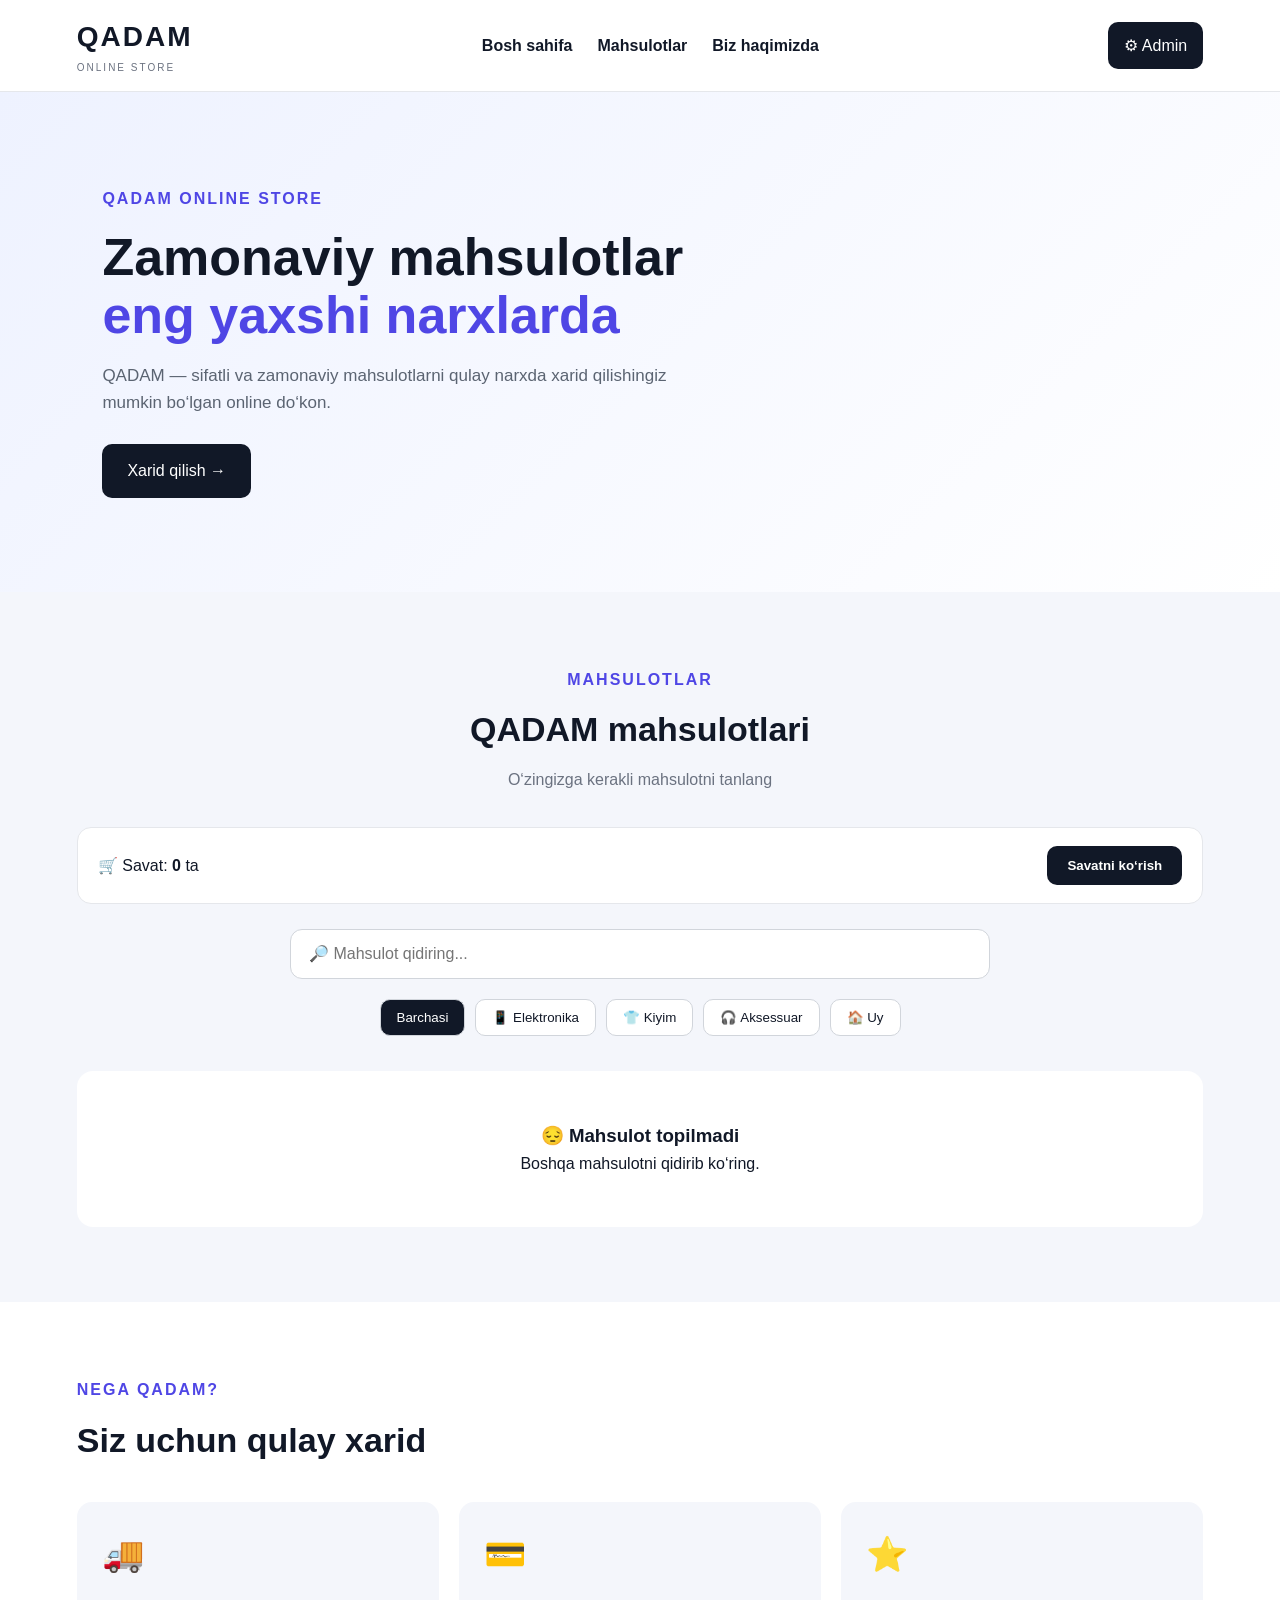
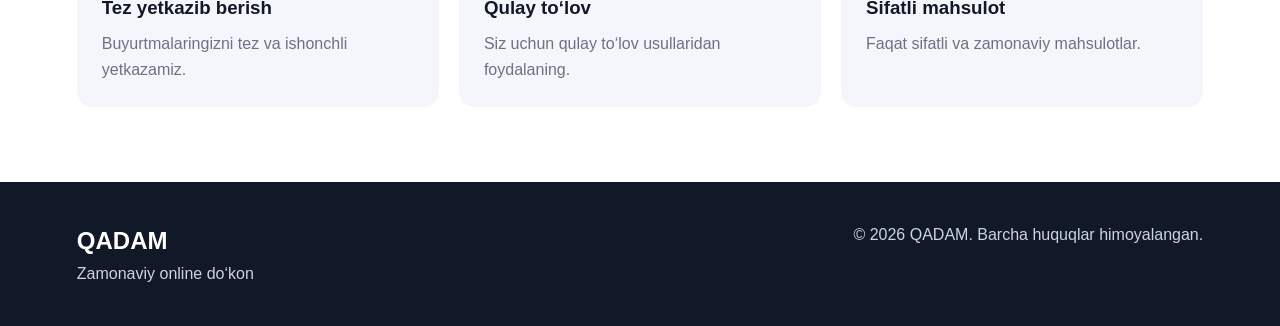
==== commit 10e8157a: "27-qadam yakunlandi" ====
--- a/index.html
+++ b/index.html
@@ -1,18 +1,15 @@
-```html
 <!DOCTYPE html>
 <html lang="uz">
 <head>
     <meta charset="UTF-8">
     <meta name="viewport" content="width=device-width, initial-scale=1.0">
 
-    <title>QADAM - Online Do'kon</title>
+    <title>QADAM - Online Store</title>
 
     <link rel="stylesheet" href="style.css">
 </head>
 
 <body>
-
-<!-- ================= HEADER ================= -->
 
 <header class="header">
 
@@ -34,8 +31,6 @@
 </header>
 
 
-<!-- ================= HERO ================= -->
-
 <section class="hero" id="home">
 
     <div class="hero-text">
@@ -65,12 +60,9 @@
 </section>
 
 
-<!-- ================= MAHSULOTLAR ================= -->
-
 <section class="products-section" id="products">
 
     <div class="section-header">
-
         <span>MAHSULOTLAR</span>
 
         <h2>QADAM mahsulotlari</h2>
@@ -78,27 +70,25 @@
         <p>
             O‘zingizga kerakli mahsulotni tanlang
         </p>
-
-    </div>
-
-
-    <!-- SAVAT -->
+    </div>
+
 
     <div class="cart-box">
 
         <div>
             🛒 Savat:
-            <span id="cart-count">0</span> ta
+            <strong id="cart-count">0</strong> ta
         </div>
 
-        <button id="open-cart" type="button">
+        <button
+            id="open-cart"
+            type="button"
+        >
             Savatni ko‘rish
         </button>
 
     </div>
 
-
-    <!-- ================= QIDIRUV ================= -->
 
     <div class="search-box">
 
@@ -111,72 +101,71 @@
     </div>
 
 
-    <!-- ================= KATEGORIYALAR ================= -->
-
     <div class="category-box">
 
         <button
+            type="button"
             class="category-btn active"
             data-category="all"
-            type="button"
         >
             Barchasi
         </button>
 
         <button
+            type="button"
             class="category-btn"
             data-category="Elektronika"
-            type="button"
         >
             📱 Elektronika
         </button>
 
         <button
+            type="button"
             class="category-btn"
             data-category="Kiyim"
-            type="button"
         >
             👕 Kiyim
         </button>
 
         <button
+            type="button"
             class="category-btn"
             data-category="Aksessuar"
-            type="button"
         >
             🎧 Aksessuar
         </button>
 
         <button
+            type="button"
             class="category-btn"
             data-category="Uy"
-            type="button"
         >
             🏠 Uy
         </button>
 
     </div>
 
-
-    <!-- ================= MAHSULOTLAR ================= -->
 
     <div
         id="products-list"
         class="products-list"
-    >
-    </div>
+    ></div>
 
 </section>
 
 
-<!-- ================= SAVAT MODAL ================= -->
-
-<div id="cart-modal" class="cart-modal">
-
-    <div class="cart-content">
+<!-- ================= SAVAT ================= -->
+
+<div
+    id="cart-modal"
+    class="modal"
+>
+
+    <div class="modal-content">
 
         <button
             id="close-cart"
+            class="modal-close"
             type="button"
         >
             ✕
@@ -186,23 +175,51 @@
             🛒 Mening savatim
         </h2>
 
-        <div id="cart-items">
-            🛒 Savat hozircha bo‘sh.
+        <div id="cart-items"></div>
+
+        <div class="cart-total-row">
+
+            <span>
+                Jami:
+            </span>
+
+            <strong id="cart-total">
+                0 so'm
+            </strong>
+
         </div>
 
-        <h3>
-            Jami:
-            <span id="cart-total">
-                0 so'm
-            </span>
-        </h3>
-
         <button
             id="checkout-btn"
+            class="main-btn"
             type="button"
         >
             🛍️ Buyurtma berish
         </button>
+
+    </div>
+
+</div>
+
+
+<!-- ================= BATAFSIL ================= -->
+
+<div
+    id="product-modal"
+    class="modal"
+>
+
+    <div class="modal-content product-modal-content">
+
+        <button
+            id="close-product"
+            class="modal-close"
+            type="button"
+        >
+            ✕
+        </button>
+
+        <div id="product-details"></div>
 
     </div>
 
@@ -213,16 +230,17 @@
 
 <div
     id="checkout-modal"
-    class="cart-modal"
+    class="modal"
 >
 
-    <div class="cart-content checkout-content">
+    <div class="modal-content checkout-content">
 
         <button
             id="close-checkout"
-            type="button"
-        >
-            ×
+            class="modal-close"
+            type="button"
+        >
+            ✕
         </button>
 
         <h2>
@@ -231,31 +249,31 @@
 
         <form id="checkout-form">
 
-            <label>
+            <label for="customer-name">
                 Ismingiz
             </label>
 
             <input
+                id="customer-name"
                 type="text"
-                id="customer-name"
                 placeholder="Ismingizni kiriting"
                 required
             >
 
 
-            <label>
+            <label for="customer-phone">
                 Telefon raqam
             </label>
 
             <input
+                id="customer-phone"
                 type="tel"
-                id="customer-phone"
                 placeholder="+998 90 123 45 67"
                 required
             >
 
 
-            <label>
+            <label for="customer-address">
                 Manzil
             </label>
 
@@ -266,7 +284,7 @@
             ></textarea>
 
 
-            <label>
+            <label for="payment-method">
                 To‘lov usuli
             </label>
 
@@ -301,35 +319,12 @@
             <button
                 type="submit"
                 id="confirm-order"
+                class="main-btn"
             >
                 ✅ Buyurtmani tasdiqlash
             </button>
 
         </form>
-
-    </div>
-
-</div>
-
-
-<!-- ================= BATAFSIL MAHSULOT ================= -->
-
-<div
-    id="product-modal"
-    class="cart-modal"
->
-
-    <div class="cart-content product-modal-content">
-
-        <button
-            id="close-product"
-            type="button"
-        >
-            ✕
-        </button>
-
-        <div id="product-details">
-        </div>
 
     </div>
 
@@ -343,7 +338,7 @@
     id="about"
 >
 
-    <div>
+    <div class="about-title">
 
         <span>
             NEGA QADAM?
@@ -357,7 +352,6 @@
 
 
     <div class="features">
-
 
         <div class="feature">
 
@@ -416,12 +410,9 @@
 </section>
 
 
-<!-- ================= FOOTER ================= -->
-
 <footer>
 
     <div>
-
         <h2>
             QADAM
         </h2>
@@ -429,7 +420,6 @@
         <p>
             Zamonaviy online do‘kon
         </p>
-
     </div>
 
     <p>
@@ -439,10 +429,7 @@
 </footer>
 
 
-<!-- ================= SCRIPT ================= -->
-
 <script src="script.js"></script>
 
 </body>
-</html>
-```
+</html>
--- a/style.css
+++ b/style.css
@@ -1,7 +1,7 @@
 * {
+    box-sizing: border-box;
     margin: 0;
     padding: 0;
-    box-sizing: border-box;
 }
 
 html {
@@ -10,74 +10,68 @@
 
 body {
     font-family: Arial, sans-serif;
-    background: #f6f7fb;
+    background: #f4f6fb;
     color: #111827;
     line-height: 1.6;
 }
 
 
-/* =========================
-   HEADER
-========================= */
+/* ================= HEADER ================= */
 
 .header {
-    height: 80px;
+    min-height: 80px;
     background: white;
     display: flex;
     align-items: center;
     justify-content: space-between;
-    padding: 0 7%;
-    border-bottom: 1px solid #eeeeee;
+    gap: 25px;
+    padding: 15px 6%;
+    border-bottom: 1px solid #e5e7eb;
     position: sticky;
     top: 0;
     z-index: 100;
 }
 
 .logo h1 {
-    font-size: 25px;
-    letter-spacing: 3px;
+    font-size: 28px;
+    letter-spacing: 2px;
 }
 
 .logo span {
-    font-size: 9px;
-    color: #777;
+    display: block;
+    font-size: 10px;
+    color: #6b7280;
     letter-spacing: 2px;
 }
 
 nav {
     display: flex;
-    gap: 30px;
+    gap: 25px;
 }
 
 nav a {
     text-decoration: none;
-    color: #333;
-    font-weight: 500;
+    color: #111827;
+    font-weight: bold;
 }
 
 nav a:hover {
-    color: #2563eb;
+    color: #4f46e5;
 }
 
 .admin-btn {
     text-decoration: none;
     background: #111827;
     color: white;
-    padding: 12px 20px;
+    padding: 11px 16px;
     border-radius: 10px;
 }
 
-.admin-btn:hover {
-    background: #2563eb;
-}
-
-
-/* =========================
-   HERO
-========================= */
+
+/* ================= HERO ================= */
 
 .hero {
-    min-height: 600px;
+    min-height: 500px;
     display: flex;
     align-items: center;
     padding: 80px 8%;
@@ -93,88 +87,79 @@
 }
 
 .small-title {
-    color: #2563eb;
-    font-size: 14px;
-    font-weight: bold;
-    letter-spacing: 3px;
+    color: #4f46e5;
+    font-weight: bold;
+    letter-spacing: 2px;
 }
 
 .hero h2 {
-    font-size: 58px;
+    font-size: 52px;
     line-height: 1.1;
-    margin: 20px 0;
+    margin: 18px 0;
 }
 
 .hero h2 strong {
-    color: #2563eb;
+    color: #4f46e5;
 }
 
 .hero p {
-    color: #666;
-    font-size: 18px;
     max-width: 600px;
+    color: #5b6472;
+    font-size: 17px;
 }
 
 .hero-btn {
     display: inline-block;
-    margin-top: 30px;
-    padding: 16px 30px;
-    background: #2563eb;
+    margin-top: 28px;
+    background: #111827;
     color: white;
     text-decoration: none;
-    border-radius: 12px;
-    font-weight: bold;
-}
-
-.hero-btn:hover {
-    background: #1d4ed8;
-}
-
-
-/* =========================
-   PRODUCTS
-========================= */
+    padding: 14px 25px;
+    border-radius: 10px;
+}
+
+
+/* ================= PRODUCTS ================= */
 
 .products-section {
-    padding: 90px 7%;
+    padding: 75px 6%;
 }
 
 .section-header {
     text-align: center;
-    margin-bottom: 40px;
-}
-
-.section-header > span {
-    color: #2563eb;
-    font-size: 13px;
-    font-weight: bold;
-    letter-spacing: 3px;
-}
-
-.section-header h2 {
-    font-size: 38px;
-    margin: 12px 0;
+    margin-bottom: 35px;
+}
+
+.section-header span,
+.about-title span {
+    color: #4f46e5;
+    font-weight: bold;
+    letter-spacing: 2px;
+}
+
+.section-header h2,
+.about-title h2 {
+    font-size: 34px;
+    margin: 10px 0;
 }
 
 .section-header p {
-    color: #777;
-}
-
-
-/* =========================
-   CART BOX
-========================= */
+    color: #6b7280;
+}
+
+
+/* ================= CART BOX ================= */
 
 .cart-box {
+    background: white;
+    border: 1px solid #e5e7eb;
+    border-radius: 14px;
+    padding: 18px 20px;
     display: flex;
     align-items: center;
     justify-content: space-between;
-    background: white;
-    padding: 18px 22px;
+    gap: 20px;
     margin-bottom: 25px;
-    border-radius: 15px;
-    border: 1px solid #eeeeee;
-    font-weight: bold;
 }
 
 #open-cart {
@@ -184,117 +169,82 @@
     padding: 12px 20px;
     border-radius: 10px;
     cursor: pointer;
-}
-
-#open-cart:hover {
-    background: #2563eb;
-}
-
-
-/* =========================
-   SEARCH
-========================= */
+    font-weight: bold;
+}
+
+
+/* ================= SEARCH ================= */
 
 .search-box {
-    width: 100%;
-    max-width: 650px;
-    margin: 25px auto;
+    max-width: 700px;
+    margin: 0 auto 20px;
 }
 
 #search-input {
     width: 100%;
-    height: 55px;
-    padding: 0 20px;
-    background: white;
-    border: 2px solid #d1d5db;
-    border-radius: 14px;
-    font-size: 17px;
+    padding: 15px 18px;
+    border: 1px solid #d1d5db;
+    border-radius: 12px;
+    font-size: 16px;
     outline: none;
+    background: white;
 }
 
 #search-input:focus {
-    border-color: #2563eb;
-    box-shadow: 0 0 0 4px rgba(
-        37,
-        99,
-        235,
-        0.1
-    );
-}
-
-
-/* =========================
-   CATEGORY
-========================= */
+    border-color: #4f46e5;
+}
+
+
+/* ================= CATEGORY ================= */
 
 .category-box {
     display: flex;
+    flex-wrap: wrap;
     justify-content: center;
-    flex-wrap: wrap;
-    gap: 12px;
-    margin: 20px auto 35px;
+    gap: 10px;
+    margin-bottom: 35px;
 }
 
 .category-btn {
     border: 1px solid #d1d5db;
     background: white;
-    color: #374151;
-    padding: 11px 18px;
+    color: #111827;
+    padding: 10px 16px;
     border-radius: 10px;
     cursor: pointer;
 }
 
-.category-btn:hover {
-    border-color: #2563eb;
-}
-
 .category-btn.active {
-    background: #2563eb;
-    color: white;
-    border-color: #2563eb;
-}
-
-
-/* =========================
-   PRODUCTS GRID
-========================= */
+    background: #111827;
+    color: white;
+}
+
+
+/* ================= PRODUCTS GRID ================= */
 
 .products-list {
     display: grid;
     grid-template-columns: repeat(
-        4,
-        1fr
+        auto-fill,
+        minmax(230px, 1fr)
     );
     gap: 25px;
 }
 
 
-/* =========================
-   PRODUCT CARD
-========================= */
+/* ================= PRODUCT ================= */
 
 .product-card {
     background: white;
-    border-radius: 18px;
+    border-radius: 16px;
     overflow: hidden;
     border: 1px solid #e5e7eb;
-    box-shadow: 0 4px 15px rgba(
-        0,
-        0,
-        0,
-        0.06
-    );
-    transition: 0.3s;
+    box-shadow: 0 5px 20px rgba(0,0,0,.06);
+    transition: .25s;
 }
 
 .product-card:hover {
-    transform: translateY(-6px);
-    box-shadow: 0 12px 30px rgba(
-        0,
-        0,
-        0,
-        0.12
-    );
+    transform: translateY(-5px);
 }
 
 .product-card img {
@@ -302,7 +252,7 @@
     height: 230px;
     object-fit: cover;
     display: block;
-    cursor: pointer;
+    background: #eef0f4;
 }
 
 .product-info {
@@ -310,228 +260,214 @@
 }
 
 .product-category {
-    color: #6b7280;
+    color: #4f46e5;
     font-size: 13px;
+    font-weight: bold;
     text-transform: uppercase;
 }
 
 .product-info h3 {
+    margin: 8px 0;
     font-size: 19px;
-    margin: 8px 0;
 }
 
 .product-price {
-    color: #2563eb;
     font-size: 20px;
     font-weight: bold;
-    margin-bottom: 14px;
-}
-
-.product-info button {
+    margin: 12px 0 16px;
+}
+
+.detail-btn {
     width: 100%;
     border: none;
     background: #111827;
     color: white;
-    padding: 13px;
+    padding: 12px;
     border-radius: 10px;
     cursor: pointer;
     font-weight: bold;
 }
 
-.product-info button:hover {
-    background: #2563eb;
-}
-
-
-/* =========================
-   MODAL
-========================= */
+
+/* ================= MODAL ================= */
 
 .modal {
     display: none;
     position: fixed;
     inset: 0;
-    background: rgba(
-        0,
-        0,
-        0,
-        0.65
-    );
-    z-index: 9999;
+    width: 100%;
+    height: 100%;
+    background: rgba(0,0,0,.6);
     align-items: center;
     justify-content: center;
     padding: 20px;
+    z-index: 9999;
 }
 
 .modal-content {
-    width: 95%;
-    max-width: 520px;
+    position: relative;
+    width: 100%;
+    max-width: 560px;
     max-height: 90vh;
     overflow-y: auto;
     background: white;
     border-radius: 20px;
     padding: 30px;
-    position: relative;
-}
-
-.close-btn {
+}
+
+.modal-close {
     position: absolute;
-    right: 20px;
-    top: 20px;
-    width: 40px;
-    height: 40px;
+    right: 15px;
+    top: 15px;
+    width: 38px;
+    height: 38px;
     border: none;
     border-radius: 50%;
-    background: #f1f1f1;
+    background: #f3f4f6;
+    cursor: pointer;
     font-size: 20px;
-    cursor: pointer;
-}
-
-
-/* =========================
-   CART ITEMS
-========================= */
+    z-index: 2;
+}
+
+.modal-close:hover {
+    background: #e5e7eb;
+}
+
+
+/* ================= CART ================= */
 
 .cart-item {
-    padding: 18px 0;
-    border-bottom: 1px solid #eee;
-}
-
-.cart-item strong {
-    font-size: 17px;
+    display: flex;
+    align-items: center;
+    justify-content: space-between;
+    gap: 15px;
+    padding: 16px 0;
+    border-bottom: 1px solid #e5e7eb;
+}
+
+.cart-item-info {
+    flex: 1;
+}
+
+.cart-item-name {
+    font-weight: bold;
 }
 
 .cart-item-price {
-    color: #2563eb;
-    font-weight: bold;
-    margin: 5px 0;
-}
-
-.quantity-box {
+    color: #4f46e5;
+    font-weight: bold;
+    margin-top: 4px;
+}
+
+.cart-controls {
     display: flex;
     align-items: center;
-    gap: 10px;
+    gap: 7px;
     margin-top: 10px;
 }
 
-.quantity-box button {
+.cart-controls button {
     width: 32px;
     height: 32px;
     border: none;
+    border-radius: 7px;
+    background: #e5e7eb;
+    cursor: pointer;
+    font-size: 18px;
+}
+
+.cart-controls span {
+    min-width: 28px;
+    text-align: center;
+    font-weight: bold;
+}
+
+.remove-cart-btn {
+    border: none;
+    background: #fee2e2;
+    color: #b91c1c;
+    padding: 8px 10px;
     border-radius: 8px;
-    background: #e5e7eb;
-    cursor: pointer;
-    font-size: 18px;
-}
-
-.quantity-box span {
-    min-width: 25px;
-    text-align: center;
-    font-weight: bold;
-}
-
-.remove-btn {
-    margin-top: 10px;
-    padding: 7px 12px;
+    cursor: pointer;
+}
+
+.cart-total-row {
+    display: flex;
+    justify-content: space-between;
+    align-items: center;
+    font-size: 20px;
+    margin-top: 20px;
+    padding-top: 18px;
+    border-top: 1px solid #e5e7eb;
+}
+
+#cart-total {
+    color: #4f46e5;
+}
+
+
+/* ================= BUTTON ================= */
+
+.main-btn {
+    width: 100%;
+    margin-top: 20px;
     border: none;
-    border-radius: 8px;
-    background: #ef4444;
-    color: white;
-    cursor: pointer;
-}
-
-.cart-total-box {
-    display: flex;
-    justify-content: space-between;
-    padding: 20px 0;
-    font-size: 20px;
-}
-
-#cart-total {
-    color: #2563eb;
-    font-weight: bold;
-}
-
-
-/* =========================
-   BUTTON
-========================= */
-
-.main-btn {
+    background: #111827;
+    color: white;
+    padding: 14px;
+    border-radius: 10px;
+    font-weight: bold;
+    font-size: 16px;
+    cursor: pointer;
+}
+
+
+/* ================= PRODUCT DETAIL ================= */
+
+.product-modal-content {
+    max-width: 800px;
+}
+
+.product-detail-image {
+    width: 100%;
+    max-height: 380px;
+    object-fit: contain;
+    border-radius: 14px;
+    background: #f3f4f6;
+    margin-bottom: 20px;
+}
+
+.product-detail-info h2 {
+    font-size: 30px;
+    margin: 10px 0;
+}
+
+.product-detail-price {
+    font-size: 25px;
+    font-weight: bold;
+    color: #4f46e5;
+    margin: 10px 0;
+}
+
+.product-description {
+    color: #5b6472;
+    line-height: 1.7;
+    margin: 18px 0;
+}
+
+.detail-cart-btn {
     width: 100%;
     border: none;
-    padding: 15px;
-    border-radius: 12px;
-    background: #2563eb;
-    color: white;
-    font-size: 17px;
-    font-weight: bold;
-    cursor: pointer;
-}
-
-.main-btn:hover {
-    background: #1d4ed8;
-}
-
-
-/* =========================
-   PRODUCT MODAL
-========================= */
-
-.product-modal-content {
-    width: 95%;
-    max-width: 850px;
-    background: white;
-    border-radius: 22px;
-    padding: 25px;
-    display: grid;
-    grid-template-columns: 1fr 1fr;
-    gap: 30px;
-    position: relative;
-    max-height: 90vh;
-    overflow-y: auto;
-}
-
-#modal-product-image {
-    width: 100%;
-    height: 400px;
-    object-fit: cover;
-    border-radius: 16px;
-    background: #f3f4f6;
-}
-
-.modal-product-info {
-    display: flex;
-    flex-direction: column;
-    justify-content: center;
-}
-
-#modal-product-category {
-    color: #2563eb;
-    font-size: 14px;
-    font-weight: bold;
-}
-
-#modal-product-name {
-    font-size: 32px;
-    margin: 12px 0;
-}
-
-#modal-product-price {
-    color: #2563eb;
-    font-size: 25px;
-    font-weight: bold;
-}
-
-#modal-product-description {
-    color: #6b7280;
-    margin: 20px 0;
-}
-
-
-/* =========================
-   CHECKOUT
-========================= */
+    background: #111827;
+    color: white;
+    padding: 14px;
+    border-radius: 10px;
+    cursor: pointer;
+    font-weight: bold;
+}
+
+
+/* ================= CHECKOUT ================= */
 
 .checkout-content h2 {
     margin-bottom: 20px;
@@ -540,7 +476,7 @@
 #checkout-form {
     display: flex;
     flex-direction: column;
-    gap: 10px;
+    gap: 9px;
 }
 
 #checkout-form label {
@@ -552,211 +488,129 @@
 #checkout-form textarea,
 #checkout-form select {
     width: 100%;
-    padding: 14px;
+    padding: 13px;
     border: 1px solid #d1d5db;
-    border-radius: 10px;
-    font-size: 16px;
+    border-radius: 9px;
+    font-size: 15px;
     outline: none;
 }
 
 #checkout-form textarea {
-    min-height: 90px;
+    min-height: 100px;
     resize: vertical;
 }
 
-#checkout-form input:focus,
-#checkout-form textarea:focus,
-#checkout-form select:focus {
-    border-color: #2563eb;
-}
-
-
-/* =========================
-   NO PRODUCTS
-========================= */
+
+/* ================= NO PRODUCT ================= */
 
 .no-products {
     grid-column: 1 / -1;
+    background: white;
+    border-radius: 16px;
+    padding: 50px;
     text-align: center;
-    background: white;
-    padding: 50px;
-    border-radius: 18px;
-}
-
-.no-products h3 {
-    margin-bottom: 10px;
-}
-
-
-/* =========================
-   ABOUT
-========================= */
+}
+
+
+/* ================= ABOUT ================= */
 
 .about {
-    padding: 90px 7%;
-    background: white;
-    display: grid;
-    grid-template-columns: 1fr 2fr;
-    gap: 60px;
-}
-
-.about > div:first-child span {
-    color: #2563eb;
-    font-weight: bold;
-    letter-spacing: 2px;
-}
-
-.about h2 {
-    font-size: 38px;
-    margin-top: 15px;
+    padding: 75px 6%;
+    background: white;
 }
 
 .features {
     display: grid;
-    grid-template-columns: repeat(
-        3,
-        1fr
-    );
+    grid-template-columns: repeat(3, 1fr);
     gap: 20px;
+    margin-top: 35px;
 }
 
 .feature {
+    background: #f4f6fb;
     padding: 25px;
-    border: 1px solid #eeeeee;
     border-radius: 15px;
 }
 
 .icon {
-    font-size: 35px;
-    margin-bottom: 15px;
+    font-size: 34px;
+    margin-bottom: 12px;
 }
 
 .feature h3 {
-    margin-bottom: 10px;
+    margin-bottom: 8px;
 }
 
 .feature p {
-    color: #777;
-}
-
-
-/* =========================
-   FOOTER
-========================= */
+    color: #6b7280;
+}
+
+
+/* ================= FOOTER ================= */
 
 footer {
     background: #111827;
     color: white;
-    padding: 45px 7%;
+    padding: 40px 6%;
     display: flex;
     justify-content: space-between;
-    align-items: center;
-}
-
-footer h2 {
-    letter-spacing: 3px;
+    gap: 25px;
 }
 
 footer p {
-    color: #aaa;
-}
-
-
-/* =========================
-   RESPONSIVE
-========================= */
-
-@media (max-width: 1000px) {
-
-    .products-list {
-        grid-template-columns: repeat(
-            3,
-            1fr
-        );
-    }
-
-}
+    color: #cbd5e1;
+}
+
+
+/* ================= MOBILE ================= */
 
 @media (max-width: 800px) {
 
     .header {
-        padding: 15px 4%;
-        height: auto;
-        gap: 15px;
+        flex-wrap: wrap;
+        justify-content: center;
     }
 
     nav {
-        display: none;
+        width: 100%;
+        justify-content: center;
+        flex-wrap: wrap;
     }
 
     .hero {
-        padding: 60px 6%;
+        padding: 65px 6%;
+        text-align: center;
     }
 
     .hero h2 {
-        font-size: 43px;
-    }
-
-    .products-list {
-        grid-template-columns: repeat(
-            2,
-            1fr
-        );
+        font-size: 38px;
     }
 
     .about {
-        grid-template-columns: 1fr;
-    }
-
-    .product-modal-content {
-        grid-template-columns: 1fr;
-    }
-
-    #modal-product-image {
-        height: 300px;
-    }
-
-}
-
-@media (max-width: 550px) {
-
-    .logo h1 {
-        font-size: 20px;
-    }
-
-    .admin-btn {
-        padding: 9px 12px;
-        font-size: 12px;
-    }
-
-    .hero {
-        min-height: 500px;
         text-align: center;
-    }
-
-    .hero h2 {
-        font-size: 35px;
-    }
-
-    .hero p {
-        font-size: 15px;
-    }
-
-    .products-section {
-        padding: 60px 5%;
-    }
-
-    .products-list {
-        grid-template-columns: 1fr;
     }
 
     .features {
         grid-template-columns: 1fr;
     }
 
+    footer {
+        flex-direction: column;
+        text-align: center;
+    }
+}
+
+
+@media (max-width: 500px) {
+
+    .products-section,
+    .about {
+        padding-left: 18px;
+        padding-right: 18px;
+    }
+
     .cart-box {
         flex-direction: column;
-        gap: 15px;
         align-items: stretch;
     }
 
@@ -764,15 +618,17 @@
         width: 100%;
     }
 
-    .category-btn {
-        font-size: 13px;
-        padding: 9px 12px;
-    }
-
-    footer {
+    .cart-item {
+        align-items: flex-start;
         flex-direction: column;
-        align-items: flex-start;
-        gap: 20px;
-    }
-
+    }
+
+    .modal {
+        padding: 10px;
+    }
+
+    .modal-content {
+        padding: 22px 16px;
+        max-height: 95vh;
+    }
 }
